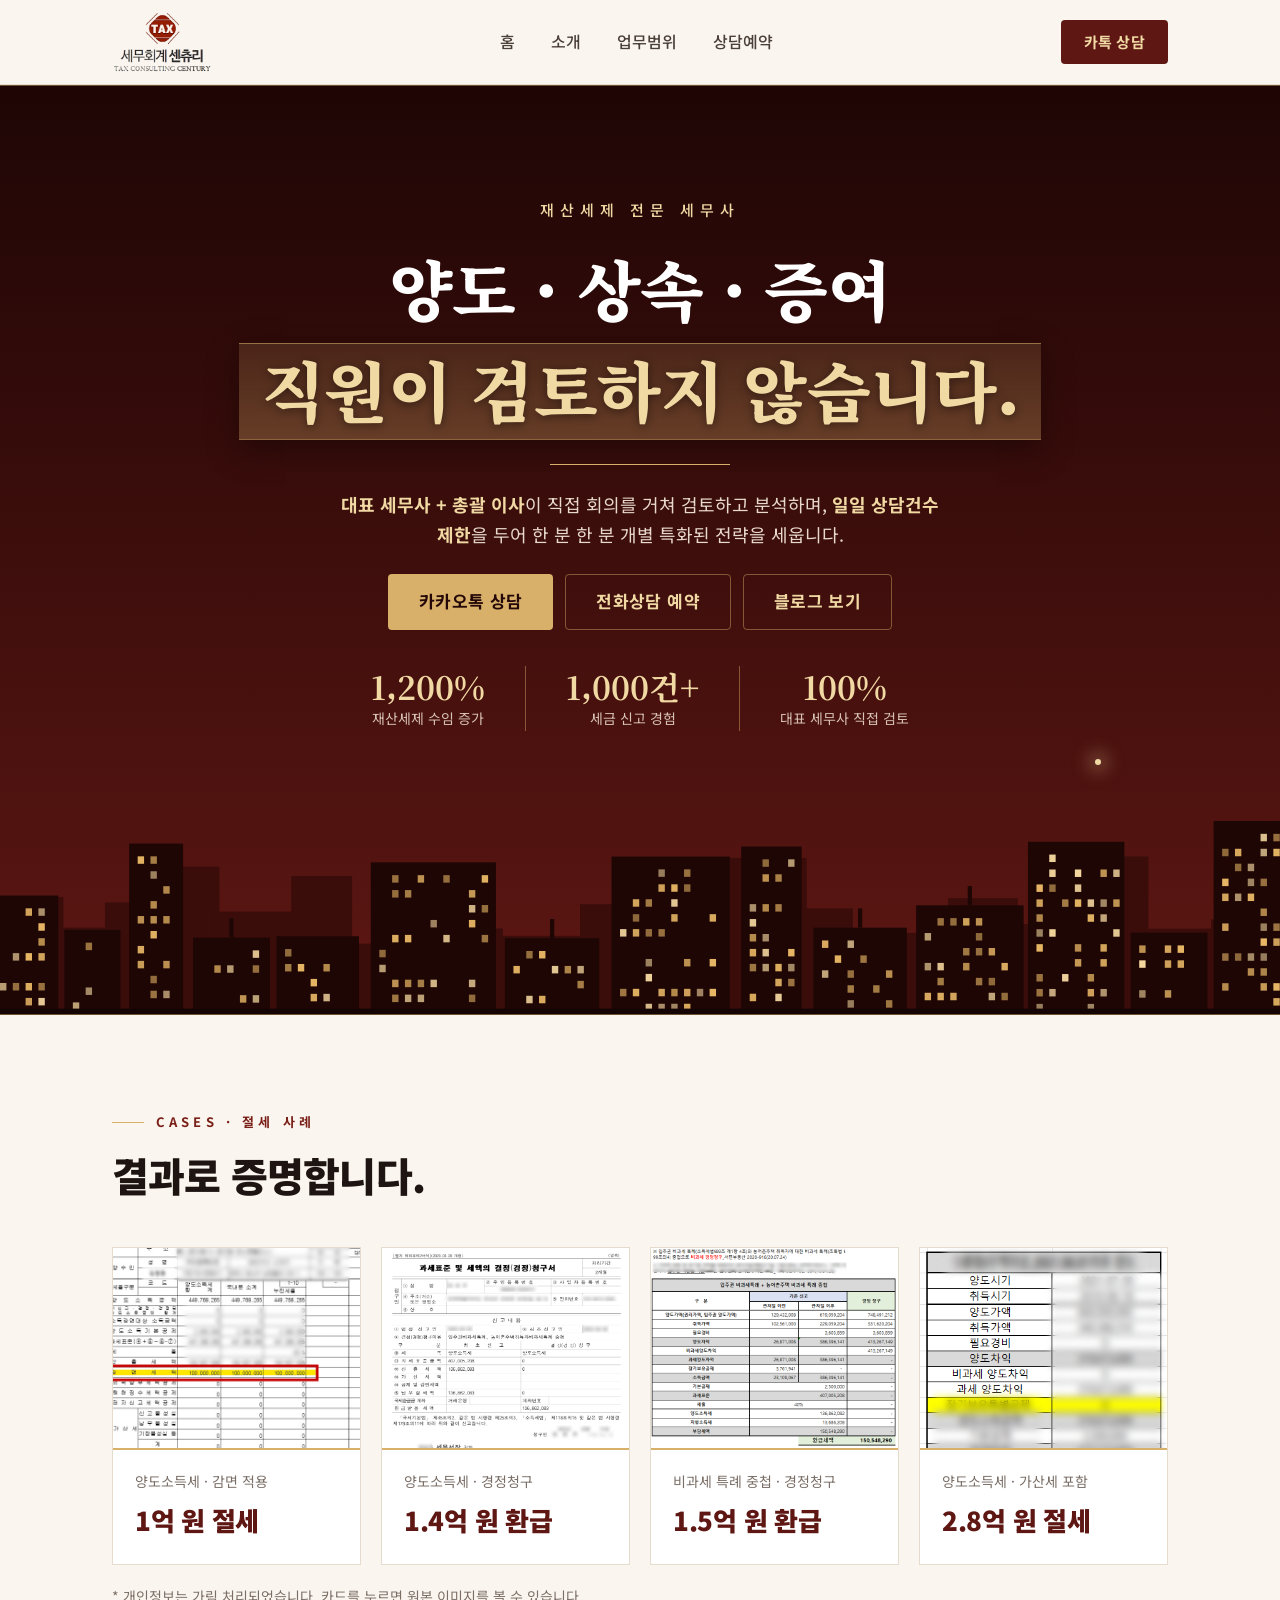
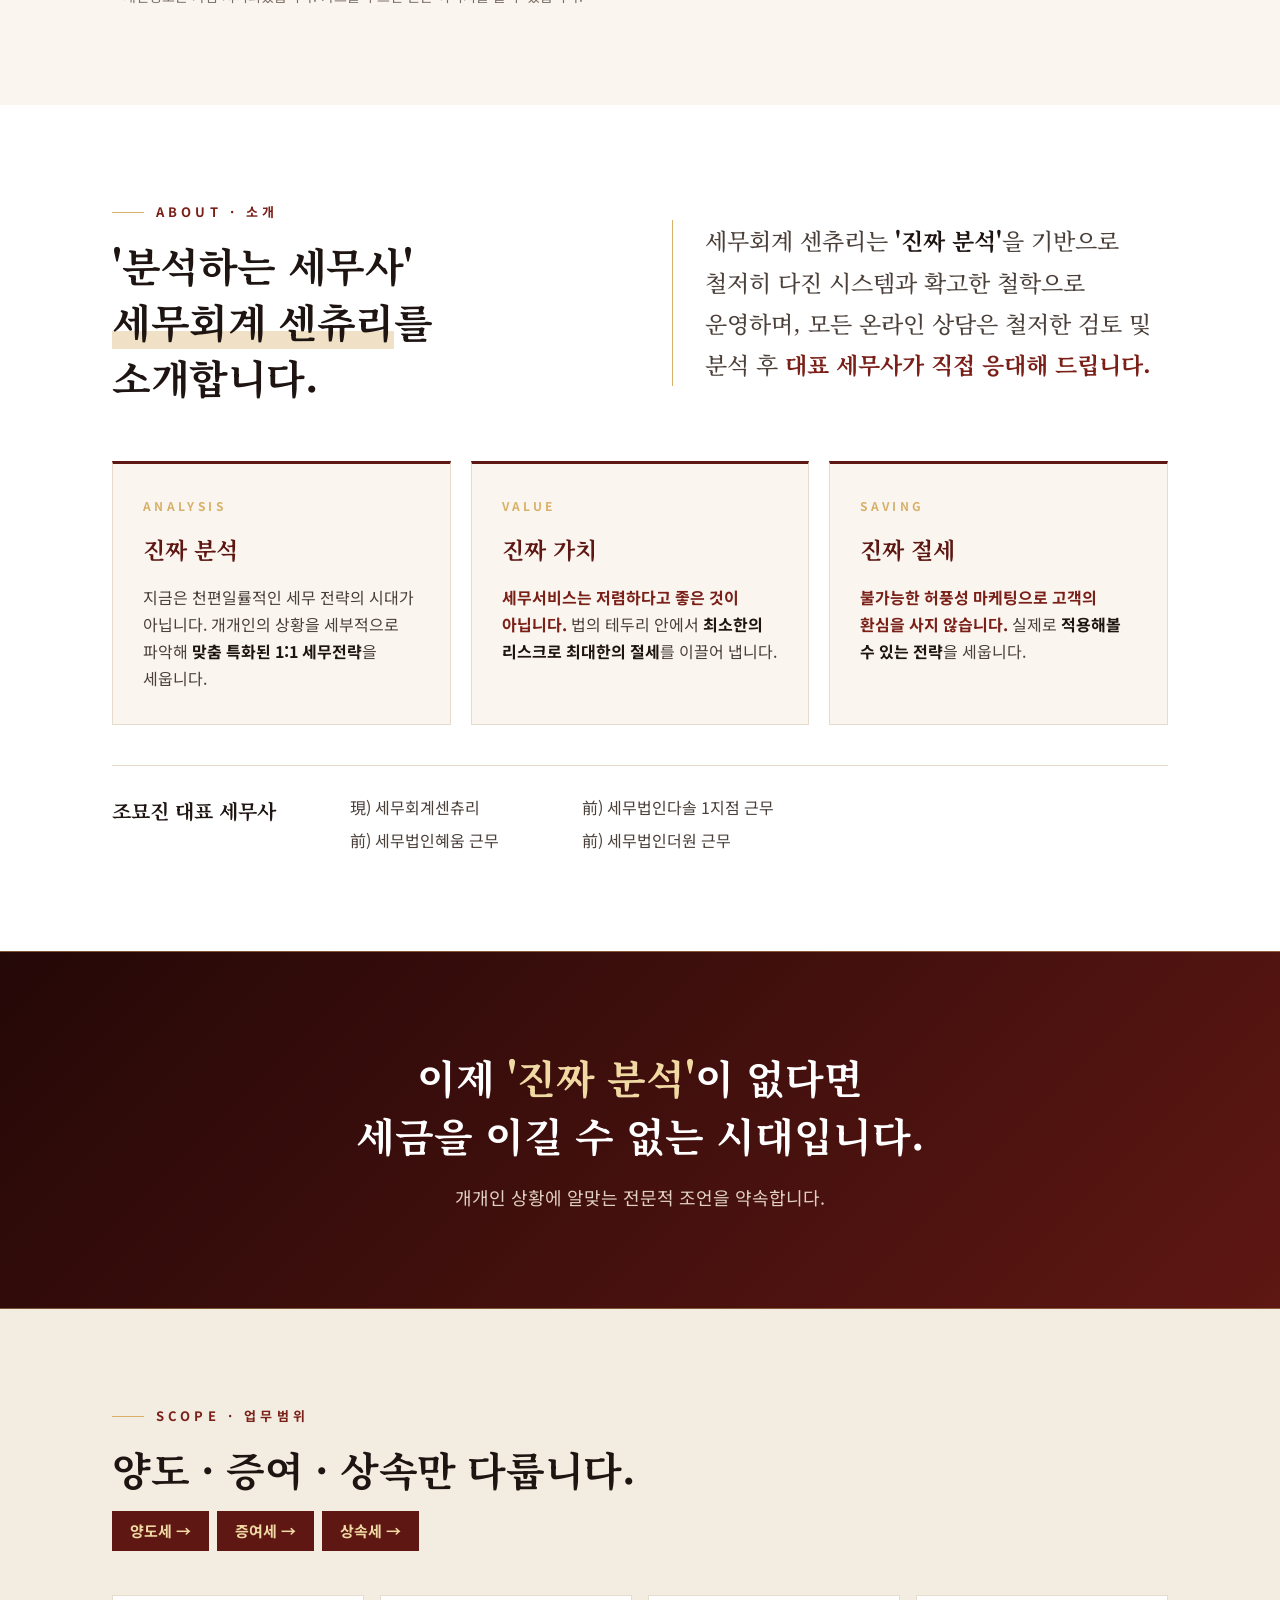
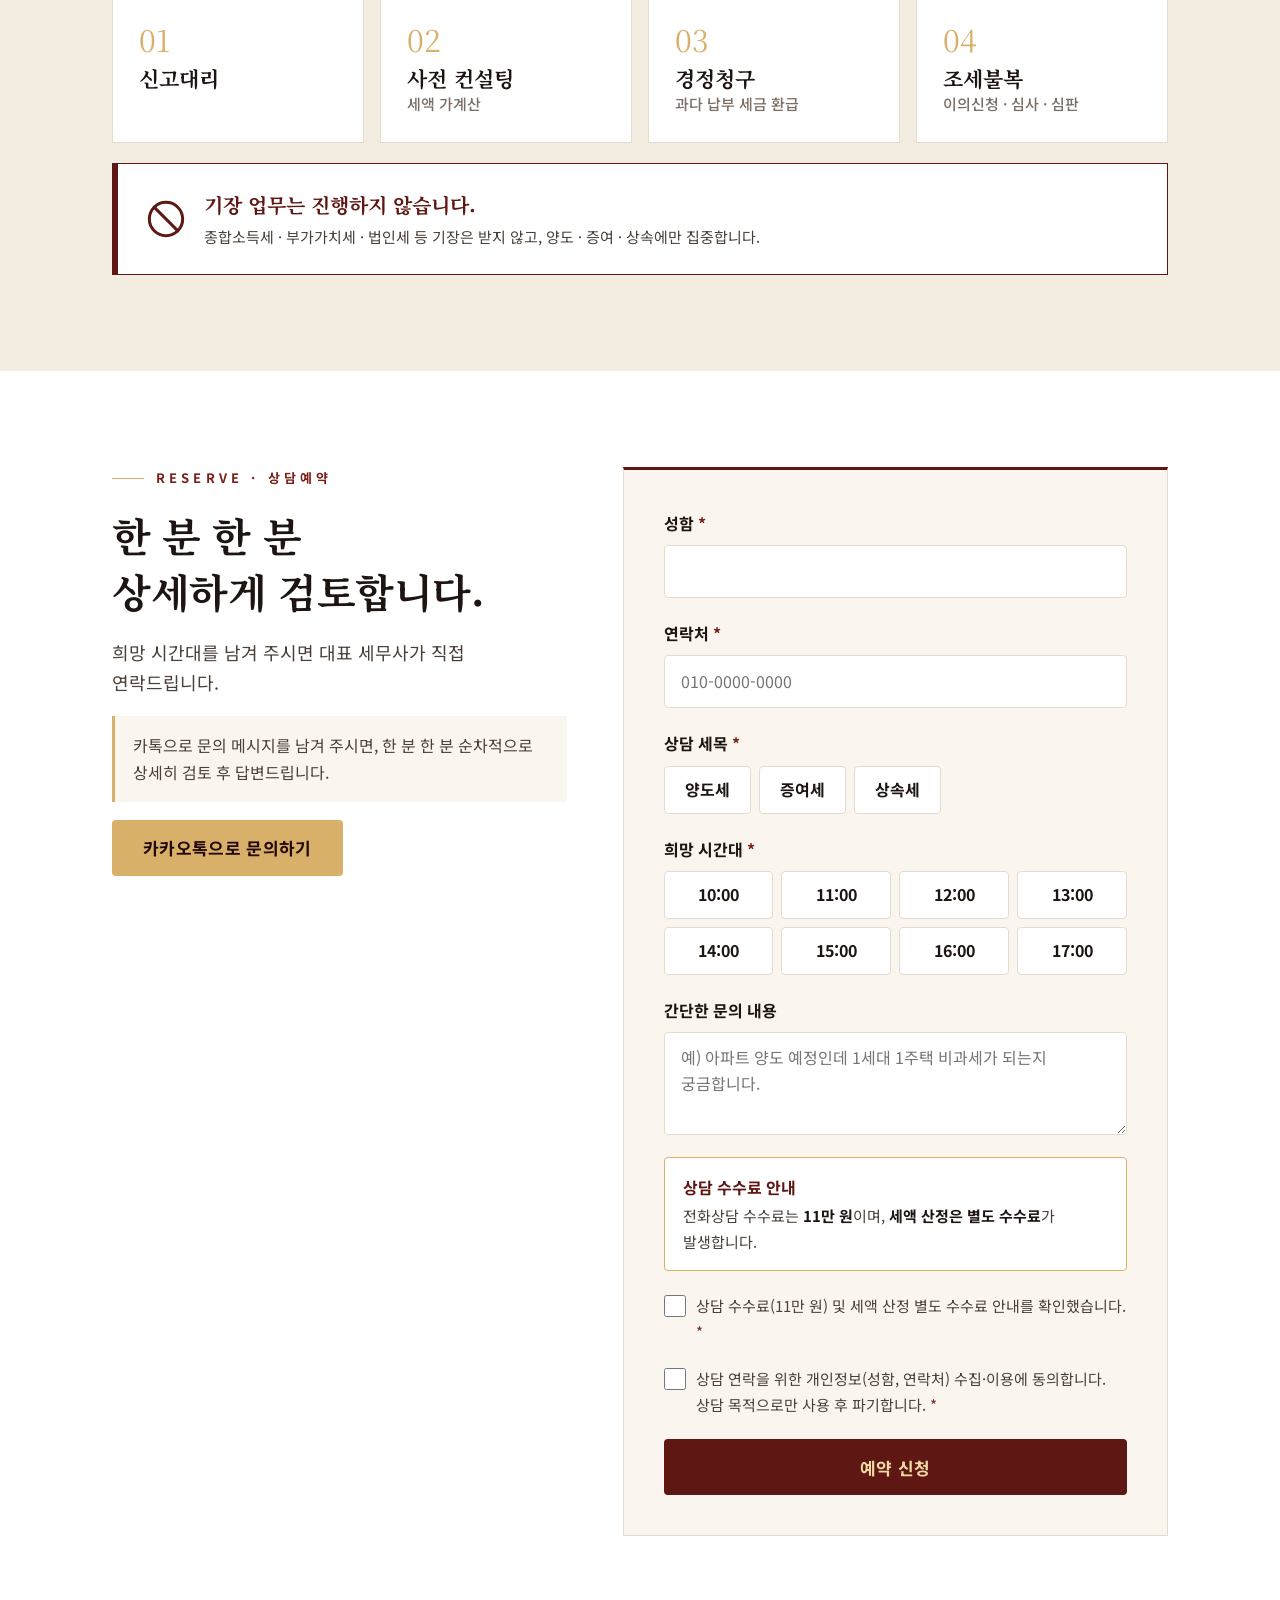
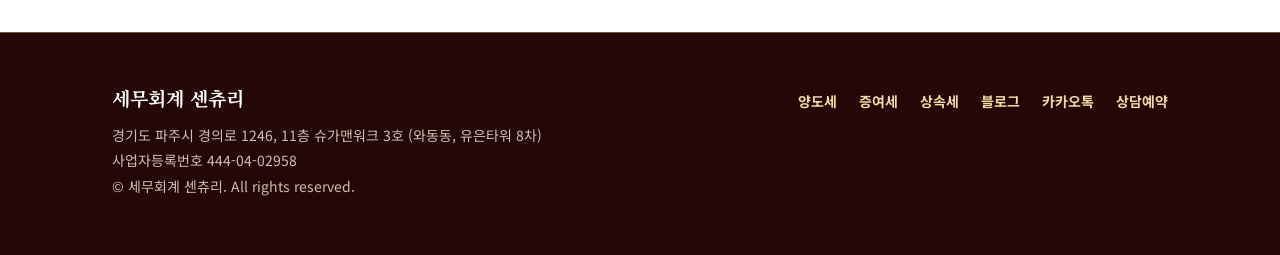
==== index.html @ 8054a4ec "링크 미리보기 이미지 교체 (버건디·골드) Co-Authored-By: Claude Opus 5.5 <noreply@anthropic.com>" ====
<!doctype html>
<html lang="ko">
<head>
<meta charset="utf-8">
<meta name="viewport" content="width=device-width, initial-scale=1">
<title>양도세·상속세·증여세 전문 세무사 | 세무회계 센츄리</title>
<meta name="description" content="양도세·상속세·증여세 전문 세무사, 세무회계 센츄리. 대표 세무사가 직접 신고대리, 사전 컨설팅(세액 가계산), 경정청구, 조세불복을 검토합니다. 전국 어디서나 전화·카카오톡 상담 가능.">
<meta property="og:site_name" content="세무회계 센츄리">
<meta property="og:locale" content="ko_KR">
<meta property="og:title" content="양도세·상속세·증여세 전문 세무사 | 세무회계 센츄리">
<meta property="og:description" content="양도·상속·증여, 직원이 검토하지 않습니다. 대표 세무사가 직접 분석하고 응대합니다.">
<meta property="og:type" content="website">
<meta property="og:url" content="https://taxcentury.co.kr/">
<meta property="og:image" content="https://taxcentury.co.kr/images/og-share.png">
<meta property="og:image:width" content="1200">
<meta property="og:image:height" content="630">
<meta name="twitter:card" content="summary_large_image">
<script type="application/ld+json">
{
  "@context": "https://schema.org",
  "@type": "AccountingService",
  "name": "세무회계 센츄리",
  "alternateName": "TAX CONSULTING CENTURY",
  "url": "https://taxcentury.co.kr/",
  "logo": "https://taxcentury.co.kr/images/icon-512.png",
  "image": "https://taxcentury.co.kr/images/og-share.png",
  "description": "양도세·상속세·증여세 전문 세무사. 신고대리, 사전 컨설팅(세액 가계산), 경정청구, 조세불복. 기장 업무는 진행하지 않습니다.",
  "areaServed": { "@type": "Country", "name": "대한민국" },
  "founder": { "@type": "Person", "name": "조묘진", "jobTitle": "대표 세무사" },
  "knowsAbout": ["양도소득세", "상속세", "증여세", "경정청구", "조세불복", "세액 가계산"],
  "hasOfferCatalog": {
    "@type": "OfferCatalog",
    "name": "업무범위",
    "itemListElement": [
      { "@type": "Offer", "itemOffered": { "@type": "Service", "name": "양도세·상속세·증여세 신고대리" } },
      { "@type": "Offer", "itemOffered": { "@type": "Service", "name": "사전 컨설팅(세액 가계산)" } },
      { "@type": "Offer", "itemOffered": { "@type": "Service", "name": "경정청구" } },
      { "@type": "Offer", "itemOffered": { "@type": "Service", "name": "조세불복" } }
    ]
  },
  "sameAs": ["https://blog.naver.com/taxcentury"]
}
</script>
<link rel="canonical" href="https://taxcentury.co.kr/">
<meta name="naver-site-verification" content="70cb1dd2b99dc5b6d12e1d8bbec339fb1b3a54d6" />
<meta name="google-site-verification" content="T_tMv6y9P8IAOGKhNZghNo0ZbvgvG789NV_MexS8ahA" />
<link rel="icon" href="/favicon.ico" sizes="any">
<link rel="icon" type="image/png" sizes="192x192" href="/images/icon-192.png">
<link rel="apple-touch-icon" href="/images/apple-touch-icon.png">
<link rel="preconnect" href="https://fonts.googleapis.com">
<link rel="preconnect" href="https://fonts.gstatic.com" crossorigin>
<link rel="stylesheet" href="https://fonts.googleapis.com/css2?family=Noto+Sans+KR:wght@400;500;700;900&amp;family=Noto+Serif+KR:wght@500;700;900&amp;display=swap">
<link rel="stylesheet" href="/css/site.css">
</head>
<body>

<header class="header">
  <div class="wrap">
    <a href="#top" class="logo" aria-label="세무회계 센츄리 홈"><img src="images/logo.png" alt="세무회계 센츄리 TAX CONSULTING CENTURY"></a>
    <nav class="nav" aria-label="주요 메뉴">
      <a href="#top">홈</a>
      <a href="#about">소개</a>
      <a href="#scope">업무범위</a>
      <a href="#reserve">상담예약</a>
    </nav>
    <a class="btn btn-kakao" data-link="kakao" href="#" target="_blank" rel="noopener">카톡 상담</a>
  </div>
</header>

<main>

<!-- 홈 -->
<section class="hero" id="top">
  <div class="wrap">
    <span class="eyebrow">재산세제 전문 세무사</span>
    <h1>양도 · 상속 · 증여<br><span class="box">직원이 검토하지 않습니다.</span></h1>
    <span class="rule" aria-hidden="true"></span>
    <p><b>대표 세무사 + 총괄 이사</b>이 직접 회의를 거쳐 검토하고 분석하며, <b>일일 상담건수 제한</b>을 두어 한 분 한 분 개별 특화된 전략을 세웁니다.</p>
    <div class="btn-row">
      <a class="btn btn-gold" data-link="kakao" href="#" target="_blank" rel="noopener">카카오톡 상담</a>
      <a class="btn btn-line" href="#reserve">전화상담 예약</a>
      <a class="btn btn-line" data-link="blog" href="#" target="_blank" rel="noopener">블로그 보기</a>
    </div>
    <div class="stats">
      <div><b>1,200%</b><span>재산세제 수임 증가</span></div>
      <div><b>1,000건+</b><span>세금 신고 경험</span></div>
      <div><b>100%</b><span>대표 세무사 직접 검토</span></div>
    </div>
  </div>
  <span class="moon" aria-hidden="true"></span>
  <svg class="skyline" id="skyline" viewBox="0 0 1200 220" preserveAspectRatio="xMidYMax slice" aria-hidden="true"></svg>
</section>

<!-- 절세 사례 -->
<section class="cases" id="cases">
  <div class="wrap">
    <div class="head">
      <span class="tag">CASES · 절세 사례</span>
      <h2 class="h2">결과로 증명합니다.</h2>
    </div>
    <div class="case-list">
      <a class="case" href="images/case-1.png" target="_blank" rel="noopener">
        <div class="case-img"><img src="images/case-1.png" alt="양도소득세 감면세액 1억 원 신고서" loading="lazy"></div>
        <div class="case-body"><small>양도소득세 · 감면 적용</small><strong>1억 원 절세</strong></div>
      </a>
      <a class="case" href="images/case-2.png" target="_blank" rel="noopener">
        <div class="case-img"><img src="images/case-2.png" alt="양도소득세 경정청구서 환급세액 136,862,083원" loading="lazy"></div>
        <div class="case-body"><small>양도소득세 · 경정청구</small><strong>1.4억 원 환급</strong></div>
      </a>
      <a class="case" href="images/case-3.png" target="_blank" rel="noopener">
        <div class="case-img"><img src="images/case-3.png" alt="입주권 비과세 특례와 농어촌주택 특례 중첩 경정청구 환급세액 150,548,290원" loading="lazy"></div>
        <div class="case-body"><small>비과세 특례 중첩 · 경정청구</small><strong>1.5억 원 환급</strong></div>
      </a>
      <a class="case" href="images/case-4.png" target="_blank" rel="noopener">
        <div class="case-img"><img src="images/case-4.png" alt="양도소득세 가산세 포함 283,561,295원 절세" loading="lazy"></div>
        <div class="case-body"><small>양도소득세 · 가산세 포함</small><strong>2.8억 원 절세</strong></div>
      </a>
    </div>
    <p class="cases-note">* 개인정보는 가림 처리되었습니다. 카드를 누르면 원본 이미지를 볼 수 있습니다.</p>
  </div>
</section>

<!-- 소개 -->
<section class="about" id="about">
  <div class="wrap">
    <div class="intro">
      <div class="head" style="margin:0">
        <span class="tag">ABOUT · 소개</span>
        <h2 class="h2">'분석하는 세무사'<br><span class="under">세무회계 센츄리</span>를 소개합니다.</h2>
      </div>
      <p class="intro-quote">세무회계 센츄리는 <b>'진짜 분석'</b>을 기반으로 철저히 다진 시스템과 확고한 철학으로 운영하며, 모든 온라인 상담은 철저한 검토 및 분석 후 <span class="red">대표 세무사가 직접 응대해 드립니다.</span></p>
    </div>

    <div class="points">
      <div class="point">
        <small>ANALYSIS</small>
        <h3>진짜 분석</h3>
        <p>지금은 천편일률적인 세무 전략의 시대가 아닙니다. 개개인의 상황을 세부적으로 파악해 <b>맞춤 특화된 1:1 세무전략</b>을 세웁니다.</p>
      </div>
      <div class="point">
        <small>VALUE</small>
        <h3>진짜 가치</h3>
        <p><span class="red">세무서비스는 저렴하다고 좋은 것이 아닙니다.</span> 법의 테두리 안에서 <b>최소한의 리스크로 최대한의 절세</b>를 이끌어 냅니다.</p>
      </div>
      <div class="point">
        <small>SAVING</small>
        <h3>진짜 절세</h3>
        <p><span class="red">불가능한 허풍성 마케팅으로 고객의 환심을 사지 않습니다.</span> 실제로 <b>적용해볼 수 있는 전략</b>을 세웁니다.</p>
      </div>
    </div>

    <div class="career">
      <h3>조묘진 대표 세무사</h3>
      <ul>
        <li>現) 세무회계센츄리</li>
        <li>前) 세무법인다솔 1지점 근무</li>
        <li>前) 세무법인혜움 근무</li>
        <li>前) 세무법인더원 근무</li>
      </ul>
    </div>
  </div>
</section>

<!-- 약속 -->
<section class="band">
  <div class="wrap">
    <h2>이제 <em>'진짜 분석'</em>이 없다면<br>세금을 이길 수 없는 시대입니다.</h2>
    <p>개개인 상황에 알맞는 전문적 조언을 약속합니다.</p>
  </div>
</section>

<!-- 업무범위 -->
<section class="scope" id="scope">
  <div class="wrap">
    <div class="head">
      <span class="tag">SCOPE · 업무범위</span>
      <h2 class="h2">양도 · 증여 · 상속만 다룹니다.</h2>
      <div class="chips"><a class="chip chip-link" href="/yangdo/">양도세 →</a><a class="chip chip-link" href="/jeungyeo/">증여세 →</a><a class="chip chip-link" href="/sangsok/">상속세 →</a></div>
    </div>
    <div class="svc-list">
      <div class="svc"><span>01</span><h3>신고대리</h3></div>
      <div class="svc"><span>02</span><h3>사전 컨설팅<small>세액 가계산</small></h3></div>
      <div class="svc"><span>03</span><h3>경정청구<small>과다 납부 세금 환급</small></h3></div>
      <div class="svc"><span>04</span><h3>조세불복<small>이의신청 · 심사 · 심판</small></h3></div>
    </div>
    <div class="nobook" role="note">
      <svg width="40" height="40" viewBox="0 0 24 24" fill="none" stroke="#5E1713" stroke-width="1.8" stroke-linecap="round" aria-hidden="true" style="flex:none"><circle cx="12" cy="12" r="10"/><path d="m4.9 4.9 14.2 14.2"/></svg>
      <div>
        <b>기장 업무는 진행하지 않습니다.</b>
        <p>종합소득세 · 부가가치세 · 법인세 등 기장은 받지 않고, 양도 · 증여 · 상속에만 집중합니다.</p>
      </div>
    </div>
  </div>
</section>

<!-- 상담예약 -->
<section class="reserve" id="reserve">
  <div class="wrap">
    <div class="reserve-side">
      <span class="tag">RESERVE · 상담예약</span>
      <h2 class="h2">한 분 한 분<br>상세하게 검토합니다.</h2>
      <p class="lead">희망 시간대를 남겨 주시면 대표 세무사가 직접 연락드립니다.</p>
      <p class="note">카톡으로 문의 메시지를 남겨 주시면, 한 분 한 분 순차적으로 상세히 검토 후 답변드립니다.</p>
      <a class="btn btn-kakao" data-link="kakao" href="#" target="_blank" rel="noopener" style="align-self:flex-start">카카오톡으로 문의하기</a>
    </div>

    <form class="form" id="reserveForm" novalidate>
      <div class="field">
        <label for="f-name">성함 <span class="req">*</span></label>
        <input class="input" id="f-name" name="성함" type="text" autocomplete="name">
      </div>
      <div class="field">
        <label for="f-phone">연락처 <span class="req">*</span></label>
        <input class="input" id="f-phone" name="연락처" type="tel" inputmode="tel" autocomplete="tel" placeholder="010-0000-0000">
      </div>
      <fieldset class="field">
        <legend>상담 세목 <span class="req">*</span></legend>
        <div class="opts">
          <label class="opt"><input type="radio" name="세목" value="양도세"><span>양도세</span></label>
          <label class="opt"><input type="radio" name="세목" value="증여세"><span>증여세</span></label>
          <label class="opt"><input type="radio" name="세목" value="상속세"><span>상속세</span></label>
        </div>
      </fieldset>
      <fieldset class="field">
        <legend>희망 시간대 <span class="req">*</span></legend>
        <div class="opts times">
          <label class="opt"><input type="radio" name="희망시간대" value="오전 10시"><span>10:00</span></label>
          <label class="opt"><input type="radio" name="희망시간대" value="오전 11시"><span>11:00</span></label>
          <label class="opt"><input type="radio" name="희망시간대" value="오후 12시"><span>12:00</span></label>
          <label class="opt"><input type="radio" name="희망시간대" value="오후 1시"><span>13:00</span></label>
          <label class="opt"><input type="radio" name="희망시간대" value="오후 2시"><span>14:00</span></label>
          <label class="opt"><input type="radio" name="희망시간대" value="오후 3시"><span>15:00</span></label>
          <label class="opt"><input type="radio" name="희망시간대" value="오후 4시"><span>16:00</span></label>
          <label class="opt"><input type="radio" name="희망시간대" value="오후 5시"><span>17:00</span></label>
        </div>
      </fieldset>
      <div class="field">
        <label for="f-memo">간단한 문의 내용</label>
        <textarea class="input" id="f-memo" name="문의내용" rows="3" maxlength="300" placeholder="예) 아파트 양도 예정인데 1세대 1주택 비과세가 되는지 궁금합니다."></textarea>
      </div>
      <div class="fee">
        <b>상담 수수료 안내</b>
        <p>전화상담 수수료는 <strong>11만 원</strong>이며, <strong>세액 산정은 별도 수수료</strong>가 발생합니다.</p>
      </div>
      <label class="agree"><input type="checkbox" id="f-fee" name="수수료안내확인" value="확인"><span>상담 수수료(11만 원) 및 세액 산정 별도 수수료 안내를 확인했습니다. <span class="req">*</span></span></label>
      <label class="agree"><input type="checkbox" id="f-agree" name="개인정보동의" value="동의"><span>상담 연락을 위한 개인정보(성함, 연락처) 수집·이용에 동의합니다. 상담 목적으로만 사용 후 파기합니다. <span class="req">*</span></span></label>
      <div class="msg" id="formMsg" role="status" aria-live="polite"></div>
      <button type="submit" class="btn btn-bx">예약 신청</button>
    </form>
  </div>
</section>

</main>

<footer class="footer">
  <div class="wrap">
    <div>
      <b>세무회계 센츄리</b>
      경기도 파주시 경의로 1246, 11층 슈가맨워크 3호 (와동동, 유은타워 8차)<br>
      사업자등록번호 444-04-02958<br>
      © 세무회계 센츄리. All rights reserved.
    </div>
    <nav class="foot-links" aria-label="바로가기">
      <a href="/yangdo/">양도세</a>
      <a href="/jeungyeo/">증여세</a>
      <a href="/sangsok/">상속세</a>
      <a data-link="blog" href="#" target="_blank" rel="noopener">블로그</a>
      <a data-link="kakao" href="#" target="_blank" rel="noopener">카카오톡</a>
      <a href="#reserve">상담예약</a>
    </nav>
  </div>
</footer>

<nav class="mbar" aria-label="빠른 상담">
  <a class="k" data-link="kakao" href="#" target="_blank" rel="noopener">카톡 상담</a>
  <a class="r" href="#reserve">전화 예약</a>
  <a class="b" data-link="blog" href="#" target="_blank" rel="noopener">블로그</a>
</nav>

<script>
/* ===== 링크 설정: 여기만 바꾸면 모든 버튼에 반영됩니다 ===== */
var CONFIG = {
  blog:  'https://blog.naver.com/taxcentury',
  kakao: 'http://pf.kakao.com/_ESWXG/chat',
  // 예약 신청서를 받을 메일 (FormSubmit 인증 후, 메일로 받은 랜덤 주소로 바꾸면 메일 주소가 노출되지 않습니다)
  formEmail: 'taxcentury@naver.com'
};

document.querySelectorAll('[data-link]').forEach(function (el) {
  var k = el.getAttribute('data-link');
  if (CONFIG[k]) el.href = CONFIG[k];
});

/* 야경 스카이라인: 건물과 불 켜진 창문을 그립니다 (항상 같은 모양) */
(function () {
  var svg = document.getElementById('skyline'), ns = 'http://www.w3.org/2000/svg';
  var seed = 7; function rnd() { seed = (seed * 9301 + 49297) % 233280; return seed / 233280; }
  function el(tag, a) { var e = document.createElementNS(ns, tag); for (var k in a) e.setAttribute(k, a[k]); svg.appendChild(e); return e; }
  for (var x = -10; x < 1210;) { var w = 40 + rnd() * 60, h = 60 + rnd() * 90; el('rect', { x: x, y: 220 - h, width: w, height: h, fill: '#3A0D0B' }); x += w - 4; }
  for (x = -20; x < 1220;) {
    w = 50 + rnd() * 70; h = 70 + rnd() * 120;
    var y = 220 - h; el('rect', { x: x, y: y, width: w, height: h, fill: '#1E0605' });
    if (rnd() > .7) el('rect', { x: x + w / 2 - 2, y: y - 18, width: 4, height: 18, fill: '#1E0605' });
    for (var wy = y + 12; wy < 210; wy += 14) for (var wx = x + 8; wx < x + w - 10; wx += 12)
      if (rnd() > .55) el('rect', { x: wx, y: wy, width: 6, height: 7, fill: rnd() > .3 ? '#E9B866' : '#F6D9A0', opacity: .55 + rnd() * .45 });
    x += w + 4 + rnd() * 10;
  }
  el('rect', { x: 0, y: 214, width: 1200, height: 6, fill: '#140403' });
})();

var form = document.getElementById('reserveForm');
var msg = document.getElementById('formMsg');
function show(type, html) { msg.className = 'msg ' + type; msg.innerHTML = html; }
var kakaoLink = '<a href="' + CONFIG.kakao + '" target="_blank" rel="noopener" style="text-decoration:underline">카카오톡</a>';

form.addEventListener('submit', function (e) {
  e.preventDefault();
  var missing = [];
  if (!form['성함'].value.trim()) missing.push('성함');
  if (!/^[0-9\-\s]{9,14}$/.test(form['연락처'].value.trim())) missing.push('연락처');
  if (!form.querySelector('input[name="세목"]:checked')) missing.push('상담 세목');
  if (!form.querySelector('input[name="희망시간대"]:checked')) missing.push('희망 시간대');
  if (!document.getElementById('f-fee').checked) missing.push('수수료 안내 확인');
  if (!document.getElementById('f-agree').checked) missing.push('개인정보 동의');
  if (missing.length) { show('err', '다음 항목을 확인해 주세요: ' + missing.join(', ')); return; }

  var data = {};
  new FormData(form).forEach(function (v, k) { data[k] = v; });
  data._subject = '[홈페이지] 전화상담 예약 신청 - ' + data['성함'] + ' (' + data['세목'] + ', ' + data['희망시간대'] + ')';
  data._template = 'table';
  data._captcha = 'false';

  var btn = form.querySelector('button[type="submit"]');
  btn.disabled = true; btn.textContent = '전송 중...';
  fetch('https://formsubmit.co/ajax/' + CONFIG.formEmail, {
    method: 'POST', body: JSON.stringify(data),
    headers: { 'Content-Type': 'application/json', 'Accept': 'application/json' }
  }).then(function (r) { return r.json(); }).then(function (res) {
    if (String(res.success) !== 'true') throw new Error();
    form.reset();
    show('ok', '예약 신청이 접수되었습니다. 희망하신 시간대에 연락드리겠습니다.');
  }).catch(function () {
    show('err', '전송에 실패했습니다. ' + kakaoLink + '으로 문의해 주세요.');
  }).finally(function () {
    btn.disabled = false; btn.textContent = '예약 신청';
  });
});
</script>
</body>
</html>
---- css/site.css ----
:root{
  --deep:#240807; --bx:#3F0F0D; --bx-2:#5E1713; --bx-3:#7A2019;
  --gold:#D8B06A; --gold-2:#F1D9A4; --gold-line:rgba(216,176,106,.45);
  --ivory:#FAF6EF; --ivory-2:#F3ECE1; --line:#E6DCCD;
  --ink:#1E1512; --ink-2:#4A3F39; --ink-3:#7A6E66;
  --sans:'Noto Sans KR', system-ui, -apple-system, sans-serif;
  --serif:'Noto Serif KR', 'Nanum Myeongjo', serif;
}
*{box-sizing:border-box}
html{scroll-behavior:smooth;scroll-padding-top:84px}
body{margin:0;background:var(--ivory);color:var(--ink);font-family:var(--sans);font-size:17px;line-height:1.7;word-break:keep-all;-webkit-text-size-adjust:100%}
img{max-width:100%;display:block}
a{color:inherit;text-decoration:none}
h1,h2,h3,p{margin:0}
.wrap{max-width:1120px;margin:0 auto;padding:0 32px}
section{padding:96px 0}
.h2,.hero h1,.band h2,.point h3,.career h3,.svc h3,.stats b,.svc span,.nobook b{font-family:var(--serif)}
.h2{font-weight:700;font-size:clamp(26px,3.4vw,40px);line-height:1.4;letter-spacing:-.01em}
.lead{font-size:18px;color:var(--ink-2)}
.head{display:flex;flex-direction:column;gap:14px;margin-bottom:44px}
.head.center{align-items:center;text-align:center}
.tag{align-self:flex-start;color:var(--bx-3);font-size:13px;font-weight:700;letter-spacing:.32em;padding-left:44px;position:relative}
.tag::before{content:"";position:absolute;left:0;top:50%;width:32px;height:1px;background:var(--gold)}
.center .tag{align-self:center}
.under{background:linear-gradient(transparent 68%, rgba(216,176,106,.38) 68%)}

/* Buttons: 골드 / 버건디 / 골드 테두리 (예전 클래스 이름도 같은 체계로 연결) */
.btn{display:inline-flex;align-items:center;justify-content:center;gap:10px;min-height:56px;padding:0 30px;border-radius:4px;font-weight:700;font-size:17px;letter-spacing:.02em;border:1px solid transparent;cursor:pointer;font-family:inherit;transition:transform .15s, box-shadow .15s, background .15s}
.btn:hover{transform:translateY(-1px);box-shadow:0 8px 20px rgba(36,8,7,.22)}
.btn-gold,.btn-kakao{background:var(--gold);color:var(--deep)}
.btn-gold:hover,.btn-kakao:hover{background:#E2BE7C}
.btn-bx,.btn-red{background:var(--bx-2);color:var(--gold-2)}
.btn-bx:hover,.btn-red:hover{background:var(--bx-3)}
.btn-line,.btn-white,.btn-naver{background:transparent;color:var(--gold-2);border-color:var(--gold-line)}
.btn-line:hover,.btn-white:hover,.btn-naver:hover{border-color:var(--gold);background:rgba(216,176,106,.08)}
.btn:disabled{opacity:.6;cursor:default;transform:none}
.btn-row{display:flex;flex-wrap:wrap;gap:12px}

/* Header: 기존 로고가 잘 보이도록 아이보리 바탕 */
.header{position:sticky;top:0;z-index:30;background:rgba(250,246,239,.97);border-bottom:1px solid var(--line);box-shadow:0 1px 0 var(--gold-line)}
.header .wrap{display:flex;align-items:center;justify-content:space-between;gap:16px;min-height:84px}
.logo img{height:62px;width:auto;mix-blend-mode:multiply}
.nav{display:flex;gap:36px;font-weight:500;font-size:16px;color:var(--ink-2)}
.nav a{padding:10px 0;border-bottom:1px solid transparent}
.nav a:hover{color:var(--bx-2);border-color:var(--gold)}
.header .btn{min-height:44px;padding:0 22px;font-size:15px;background:var(--bx-2);color:var(--gold-2)}
.header .btn:hover{background:var(--bx-3)}

/* Hero: 버건디 야경 */
.hero{position:relative;overflow:hidden;color:#fff;text-align:center;padding:112px 0 0;background:linear-gradient(180deg,#1E0605 0%,#3A0D0B 45%,#5E1713 100%)}
.hero::after{content:"";position:absolute;left:0;right:0;bottom:0;height:1px;background:var(--gold-line);z-index:3}
.hero .wrap{display:flex;flex-direction:column;align-items:center;gap:24px;position:relative;z-index:2}
.hero .eyebrow{color:var(--gold-2);font-weight:500;font-size:15px;letter-spacing:.4em}
.hero h1{font-weight:900;font-size:clamp(34px,5.6vw,66px);line-height:1.25;letter-spacing:-.01em}
.hero h1 .box{color:var(--gold-2);display:inline-block;margin-top:14px;padding:4px 22px 8px;background:linear-gradient(180deg,rgba(216,176,106,.16),rgba(216,176,106,.30));border-top:1px solid var(--gold-line);border-bottom:1px solid var(--gold-line);box-shadow:0 10px 30px rgba(0,0,0,.35);text-shadow:0 2px 10px rgba(0,0,0,.45)}
.hero .rule{width:180px;height:1px;background:var(--gold)}
.hero p{font-size:18px;color:#E9D9CC;max-width:640px}
.hero p b{color:var(--gold-2)}
.hero .btn-row{justify-content:center}
.stats{display:flex;justify-content:center;margin-top:12px}
.stats div{padding:0 40px;border-left:1px solid var(--gold-line);display:flex;flex-direction:column;align-items:center}
.stats div:first-child{border-left:0}
.stats b{font-size:32px;font-weight:700;color:var(--gold-2);line-height:1.3;white-space:nowrap}
.stats span{color:#D9C3B4;font-size:14px}
.skyline{position:relative;display:block;width:100%;height:220px;margin-top:64px;z-index:1}
.moon{position:absolute;right:14%;bottom:250px;width:6px;height:6px;border-radius:50%;background:var(--gold-2);box-shadow:0 0 18px 6px rgba(241,217,164,.35)}

/* Cases */
.cases{background:var(--ivory)}
.cases:has(.case-list) .h2{font-family:var(--sans);font-weight:900;letter-spacing:-.02em}
.case-list{display:grid;grid-template-columns:repeat(4,minmax(0,1fr));gap:20px}
.case{background:#fff;border:1px solid var(--line);display:flex;flex-direction:column;transition:box-shadow .2s, transform .2s}
.case:hover{box-shadow:0 16px 32px rgba(36,8,7,.14);transform:translateY(-2px)}
.case-img{height:200px;overflow:hidden}
.case-img img{width:100%;height:100%;object-fit:cover;object-position:top}
.case-body{padding:20px 22px 22px;border-top:2px solid var(--gold);display:flex;flex-direction:column;gap:4px}
.case-body small{font-size:14px;color:var(--ink-3)}
.case-body strong{font-size:26px;font-weight:900;color:var(--bx-2);letter-spacing:-.01em}
.cases-note{margin-top:20px;font-size:14px;color:var(--ink-3)}

/* About */
.about{background:#fff}
.intro{display:grid;grid-template-columns:minmax(0,1fr) minmax(0,1fr);gap:64px;align-items:center;margin-bottom:56px}
.intro-quote{font-family:var(--serif);font-weight:500;font-size:clamp(19px,2.1vw,23px);line-height:1.8;color:var(--ink-2);border-left:1px solid var(--gold);padding-left:32px}
.intro-quote b{color:var(--ink)}
.intro-quote .red{color:var(--bx-3);font-weight:700}
.points{display:grid;grid-template-columns:repeat(3,minmax(0,1fr));gap:20px}
.point{background:var(--ivory);border:1px solid var(--line);border-top:3px solid var(--bx-2);padding:32px 30px;display:flex;flex-direction:column;gap:14px}
.point small{font-size:12px;letter-spacing:.28em;color:var(--gold);font-weight:700}
.point h3{font-size:23px;font-weight:700;color:var(--bx-2)}
.point p{font-size:16px;color:var(--ink-2)}
.point p b{color:var(--ink)}
.point p .red{color:var(--bx-3);font-weight:700}
.career{margin-top:40px;border-top:1px solid var(--line);padding-top:28px;display:flex;gap:48px;font-size:16px;color:var(--ink-2)}
.career h3{min-width:190px;font-size:20px;font-weight:700;color:var(--ink)}
.career ul{list-style:none;margin:0;padding:0;display:grid;grid-template-columns:1fr 1fr;gap:6px 40px}

/* Promise band */
.band{text-align:center;color:#fff;background:linear-gradient(135deg,var(--deep),var(--bx-2));border-top:1px solid var(--gold-line);border-bottom:1px solid var(--gold-line)}
.band h2{font-weight:700;font-size:clamp(24px,3.4vw,40px);line-height:1.45}
.band h2 em{font-style:normal;color:var(--gold-2)}
.band p{margin-top:18px;font-size:18px;color:#E0CFC2}

/* Scope */
.scope{background:var(--ivory-2)}
.chips{display:flex;flex-wrap:wrap;gap:8px}
.chip{padding:7px 18px;background:var(--bx-2);color:var(--gold-2);font-weight:700;font-size:15px;transition:background .15s}
.chip:hover{background:var(--bx-3)}
.svc-list{display:grid;grid-template-columns:repeat(4,minmax(0,1fr));gap:16px}
.svc{background:#fff;border:1px solid var(--line);padding:28px 26px;display:flex;flex-direction:column;gap:10px;transition:border-color .2s}
.svc:hover{border-color:var(--gold)}
.svc span{font-size:30px;color:var(--gold);line-height:1}
.svc h3{font-size:21px;line-height:1.4;font-weight:700}
.svc h3 small{display:block;font-family:var(--sans);font-size:15px;font-weight:500;color:var(--ink-3)}
.nobook{margin-top:20px;background:#fff;border:1px solid var(--bx-2);border-left:6px solid var(--bx-2);padding:24px 28px;display:flex;gap:18px;align-items:center}
.nobook b{font-size:20px;color:var(--bx-2)}
.nobook p{font-size:15px;color:var(--ink-2);margin-top:2px}

/* Reserve */
.reserve{background:#fff}
.reserve .wrap{display:grid;grid-template-columns:minmax(0,5fr) minmax(0,6fr);gap:56px;align-items:start}
.reserve-side{display:flex;flex-direction:column;gap:18px}
.reserve-side .note{font-size:16px;color:var(--ink-2);background:var(--ivory);border-left:3px solid var(--gold);padding:16px 18px}
.form{background:var(--ivory);border:1px solid var(--line);border-top:3px solid var(--bx-2);padding:clamp(24px,4vw,40px);display:flex;flex-direction:column;gap:22px}
.field{display:flex;flex-direction:column;gap:8px;border:0;margin:0;padding:0}
.field > label,.field legend{font-weight:700;font-size:16px;padding:0}
.field legend{margin-bottom:8px}
.req{color:var(--bx-3)}
.input{width:100%;min-height:52px;padding:12px 16px;border:1px solid var(--line);border-radius:4px;background:#fff;font:inherit;font-size:16px;color:var(--ink)}
.input:focus{outline:none;border-color:var(--bx-2)}
.opts{display:flex;flex-wrap:wrap;gap:8px}
.opt{position:relative}
.opt input{position:absolute;opacity:0;pointer-events:none}
.opt span{display:inline-flex;align-items:center;justify-content:center;min-height:48px;padding:0 20px;border:1px solid var(--line);border-radius:4px;background:#fff;font-weight:700;font-size:16px;cursor:pointer}
.opt input:checked + span{background:var(--bx-2);border-color:var(--bx-2);color:var(--gold-2)}
.opt input:focus-visible + span{outline:2px solid var(--gold);outline-offset:2px}
.times{display:grid;grid-template-columns:repeat(4,minmax(0,1fr))}
.times .opt span{width:100%;padding:0}
.fee{background:#fff;border:1px solid var(--gold);border-radius:4px;padding:16px 18px;font-size:15px;color:var(--ink-2)}
.fee b{display:block;color:var(--bx-2);font-size:16px;margin-bottom:2px}
.fee strong{color:var(--ink)}
textarea.input{min-height:96px;resize:vertical;line-height:1.6}
.agree{display:flex;gap:10px;align-items:flex-start;font-size:15px;color:var(--ink-2)}
.agree input{width:22px;height:22px;margin:2px 0 0;accent-color:var(--bx-2);flex:none}
.form .btn{width:100%}
.msg{display:none;padding:14px 16px;border-radius:4px;font-size:16px;font-weight:700}
.msg.ok{display:block;background:#E8F5EC;color:#1F6B3A}
.msg.err{display:block;background:#FDECEA;color:var(--bx-2)}

/* Footer */
.footer{background:var(--deep);color:#CDBDB0;padding:48px 0 56px;font-size:14px;line-height:1.8;border-top:1px solid var(--gold-line)}
.footer .wrap{display:flex;flex-wrap:wrap;justify-content:space-between;gap:24px}
.footer b{font-family:var(--serif);font-size:19px;color:#fff;display:block;margin-bottom:8px}
.foot-links{display:flex;flex-wrap:wrap;gap:4px 22px}
.foot-links a{color:var(--gold-2);font-weight:700;padding:8px 0}
.mbar{display:none}

@media (max-width:960px){
  .nav{display:none}
  .intro,.reserve .wrap{grid-template-columns:1fr;gap:32px}
  .case-list,.svc-list{grid-template-columns:repeat(2,minmax(0,1fr))}
  .points{grid-template-columns:1fr}
  .career{flex-direction:column;gap:10px}
}
@media (max-width:640px){
  body{font-size:16px;padding-bottom:78px}
  html{scroll-padding-top:68px}
  .wrap{padding:0 20px}
  section{padding:60px 0}
  .head{margin-bottom:28px}
  .header .wrap{min-height:66px}
  .header .btn{display:none}
  .logo img{height:50px}
  .lead,.hero p,.band p{font-size:16px}
  .hero{padding:64px 0 0}
  .hero .eyebrow{font-size:12px;letter-spacing:.24em}
  .hero .btn-row{display:none}
  .stats div{padding:0 12px}
  .stats b{font-size:19px}
  .stats span{font-size:12px;text-align:center}
  .skyline{height:140px;margin-top:36px}
  .moon{bottom:160px}
  .case-list{display:flex;overflow-x:auto;scroll-snap-type:x mandatory;margin:0 -20px;padding:0 20px 6px;gap:12px}
  .case{flex:0 0 80%;scroll-snap-align:start}
  .case-img{height:180px}
  .case-body strong{font-size:22px}
  .intro{margin-bottom:32px}
  .intro-quote{padding-left:20px}
  .point{padding:24px}
  .career ul{grid-template-columns:1fr}
  .svc{padding:20px}
  .svc h3{font-size:18px}
  .nobook{padding:18px;align-items:flex-start}
  .nobook b{font-size:18px}
  .reserve-side .btn{width:100%}
  .mbar{display:grid;grid-template-columns:1fr 1fr 1fr;gap:8px;position:fixed;left:0;right:0;bottom:0;z-index:40;background:var(--deep);border-top:1px solid var(--gold-line);padding:10px 10px calc(10px + env(safe-area-inset-bottom))}
  .mbar a{display:flex;align-items:center;justify-content:center;min-height:54px;border-radius:4px;font-weight:700;font-size:15px}
  .mbar .k{background:var(--gold);color:var(--deep)}
  .mbar .r{background:var(--bx-2);color:var(--gold-2)}
  .mbar .b{border:1px solid var(--gold-line);color:var(--gold-2)}
}

/* ===== 세목 페이지 (양도세 등) ===== */
.crumb{font-size:14px;color:#D9C3B4;letter-spacing:.04em}
.crumb a{text-decoration:underline;text-underline-offset:3px}
.sub-hero{padding:88px 0 96px}
.sub-hero h1{font-size:clamp(30px,4.6vw,52px)}
.need-list{display:grid;grid-template-columns:repeat(2,minmax(0,1fr));gap:12px;list-style:none;margin:0;padding:0}
.need-list li{display:flex;gap:14px;align-items:flex-start;background:#fff;border:1px solid var(--line);padding:18px 22px;font-size:16px;color:var(--ink-2)}
.need-list li::before{content:"✓";flex:none;width:26px;height:26px;border-radius:50%;background:var(--bx-2);color:var(--gold-2);font-weight:900;font-size:14px;display:flex;align-items:center;justify-content:center;margin-top:1px}
.need-list b{color:var(--ink)}
.svc p{font-size:15px;color:var(--ink-2)}
.steps{display:grid;grid-template-columns:repeat(4,minmax(0,1fr));gap:16px;list-style:none;margin:0;padding:0;counter-reset:step}
.steps li{border-top:2px solid var(--bx-2);padding-top:18px;counter-increment:step;font-size:15px;color:var(--ink-2)}
.steps li::before{content:"STEP " counter(step);display:block;font-size:12px;font-weight:700;letter-spacing:.24em;color:var(--gold);margin-bottom:6px}
.steps b{display:block;font-family:var(--serif);font-size:19px;color:var(--ink);margin-bottom:4px}
.faq{display:flex;flex-direction:column;gap:10px}
.faq details{border:1px solid var(--line);background:#fff}
.faq details[open]{border-color:var(--gold)}
.faq summary{cursor:pointer;list-style:none;padding:18px 52px 18px 22px;font-weight:700;font-size:17px;position:relative}
.faq summary::-webkit-details-marker{display:none}
.faq summary::after{content:"+";position:absolute;right:22px;top:50%;transform:translateY(-50%);font-size:24px;font-weight:400;color:var(--gold)}
.faq details[open] summary::after{content:"−"}
.faq details p{padding:0 22px 20px;font-size:16px;color:var(--ink-2)}
.posts{display:grid;grid-template-columns:repeat(2,minmax(0,1fr));gap:12px}
.posts a{display:flex;justify-content:space-between;gap:12px;align-items:center;border:1px solid var(--line);padding:16px 22px;font-weight:500;font-size:16px;background:#fff;transition:border-color .15s}
.posts a::after{content:"→";color:var(--gold);font-weight:700;flex:none}
.posts a:hover{border-color:var(--gold)}
.cta-band .btn-row{justify-content:center;margin-top:28px}
.chip-link{text-decoration:none}

@media (max-width:960px){
  .steps{grid-template-columns:repeat(2,minmax(0,1fr));row-gap:24px}
}
@media (max-width:640px){
  .sub-hero{padding:52px 0 60px}
  .need-list,.posts,.svc-list.wide{grid-template-columns:1fr}
  .steps{grid-template-columns:1fr}
  .faq summary{font-size:16px}
}
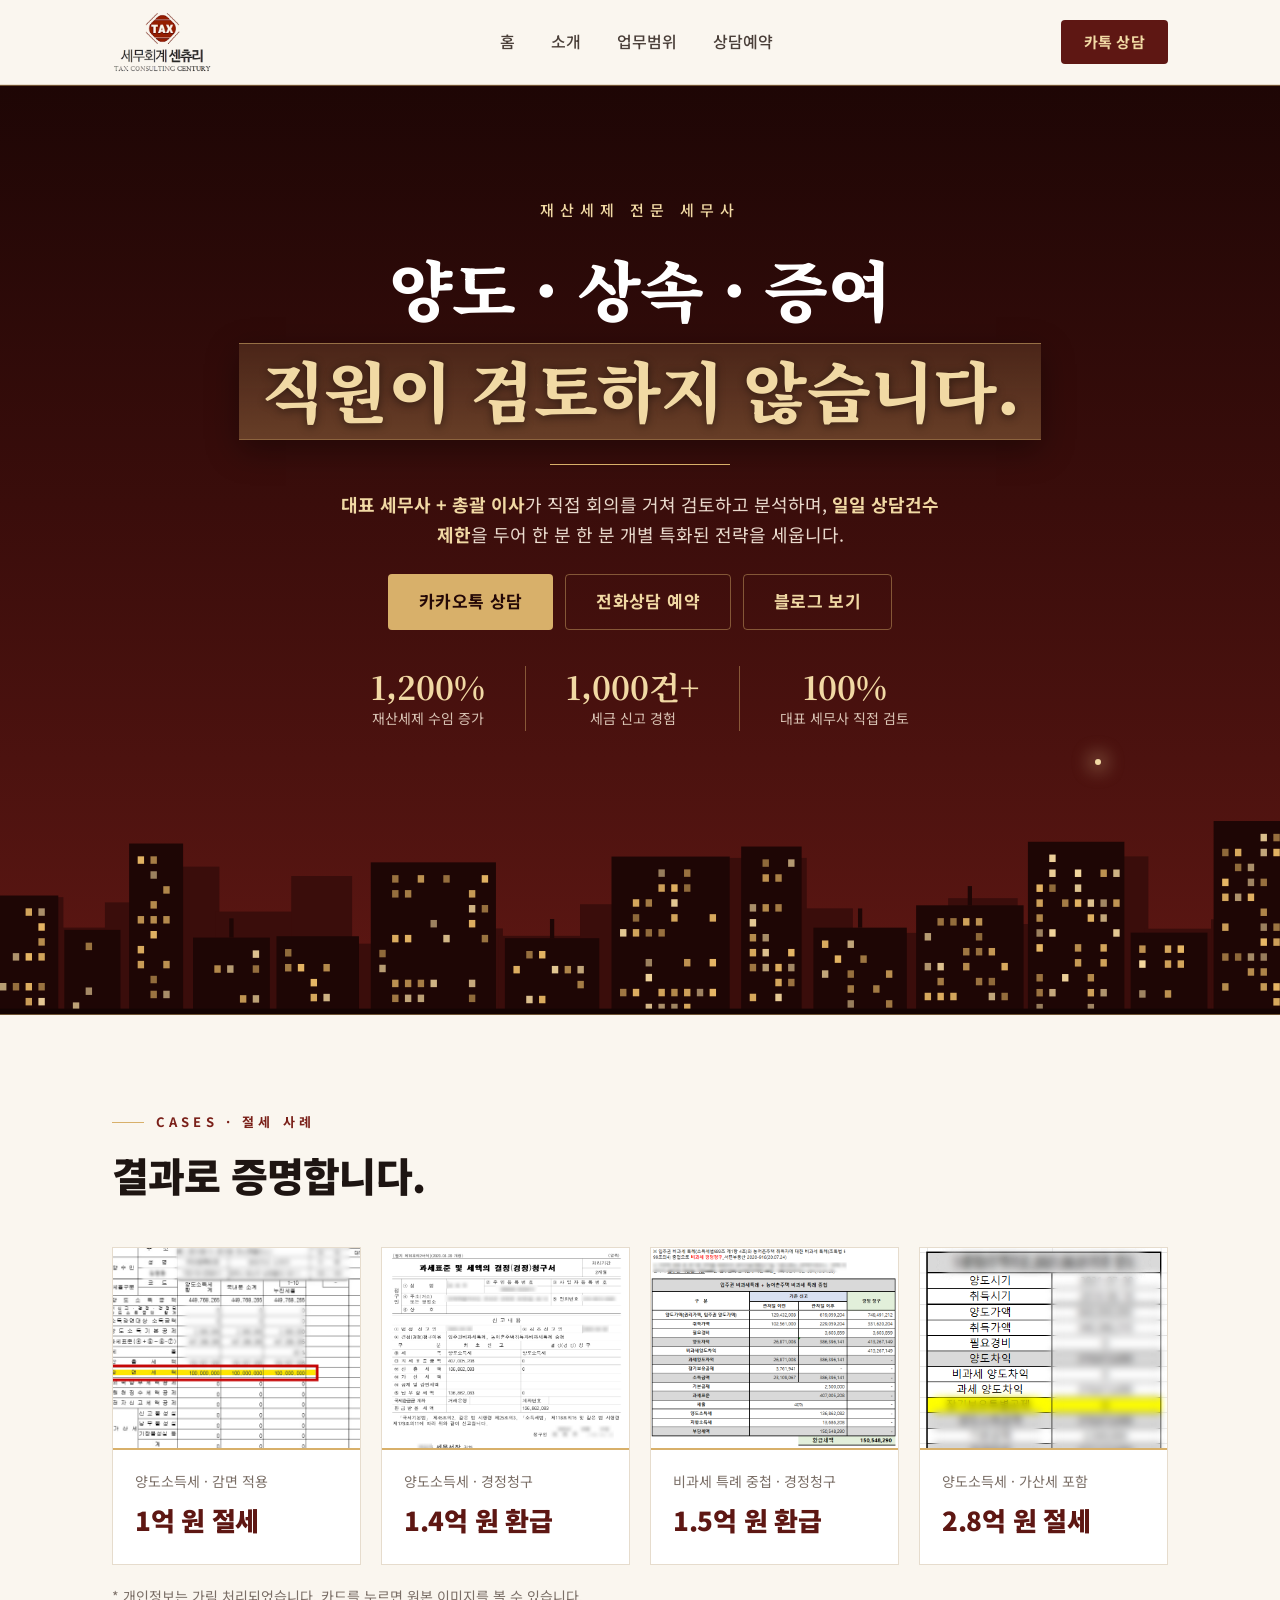
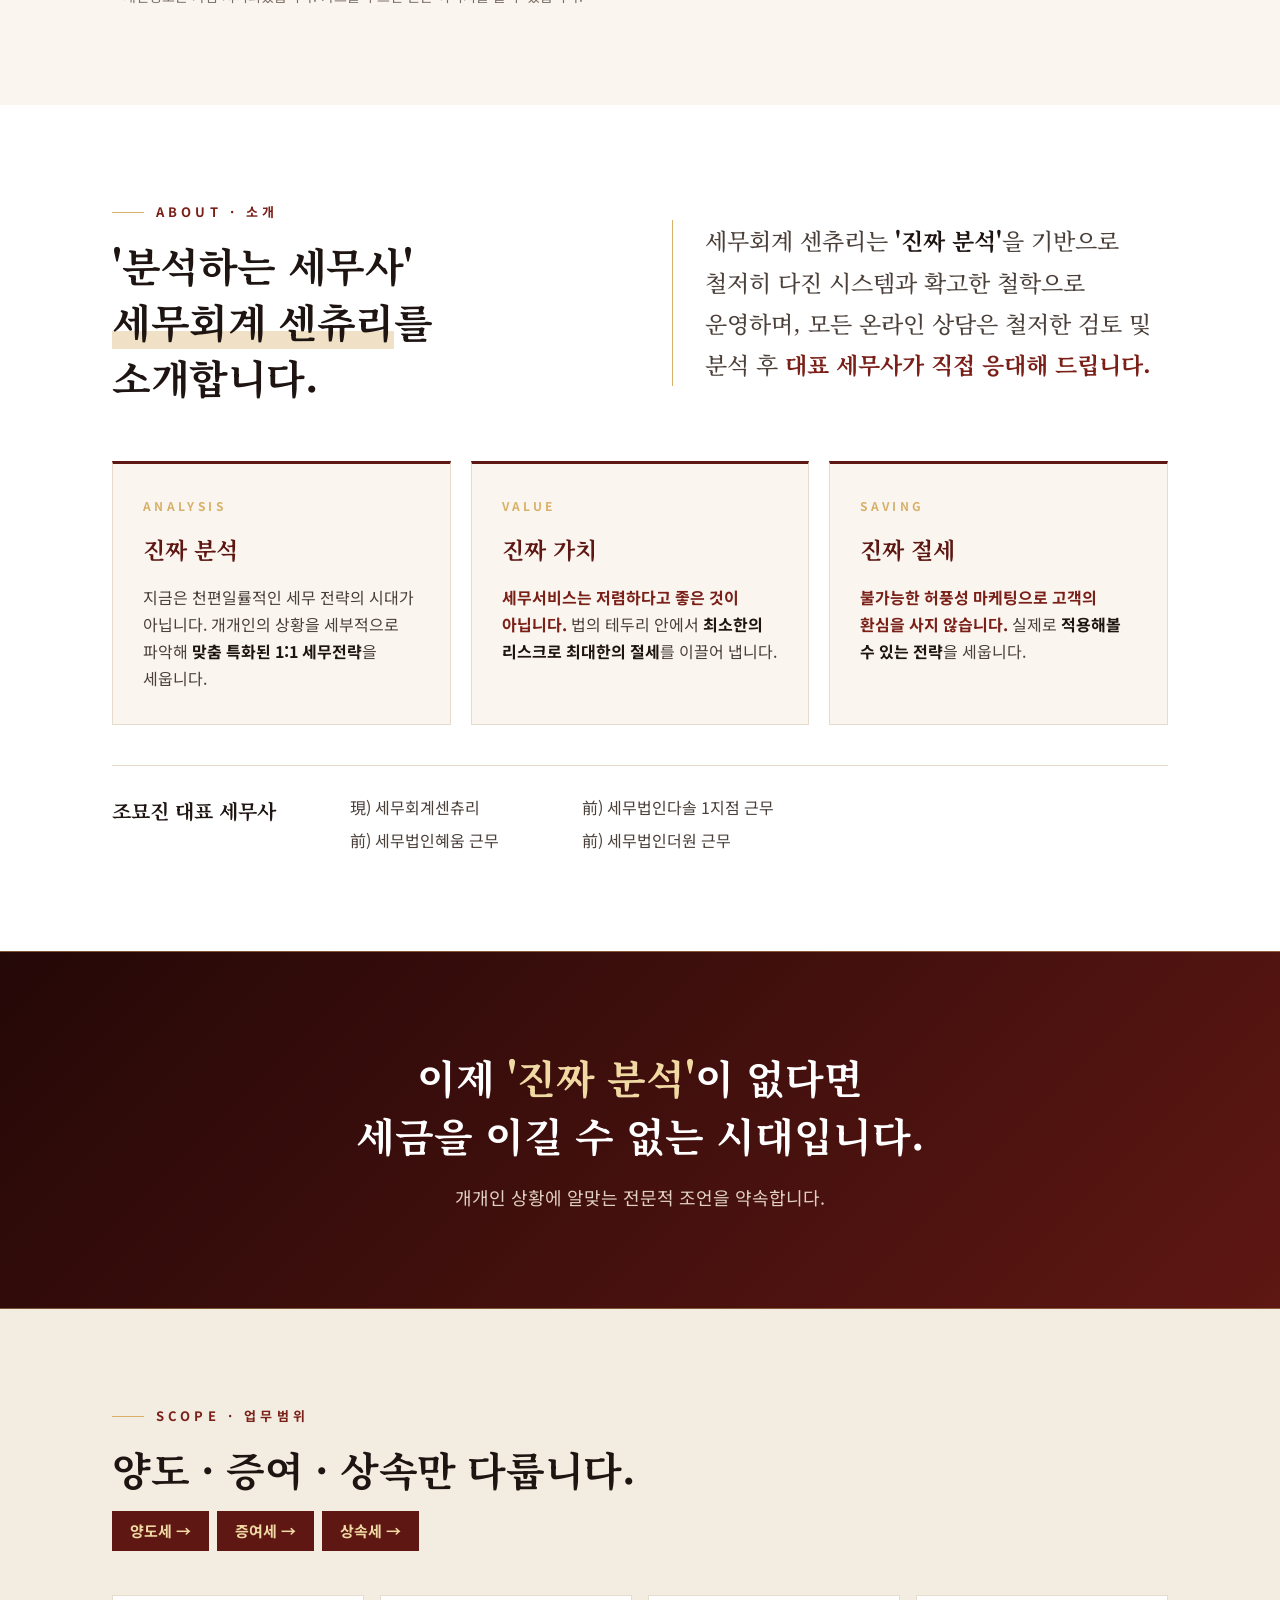
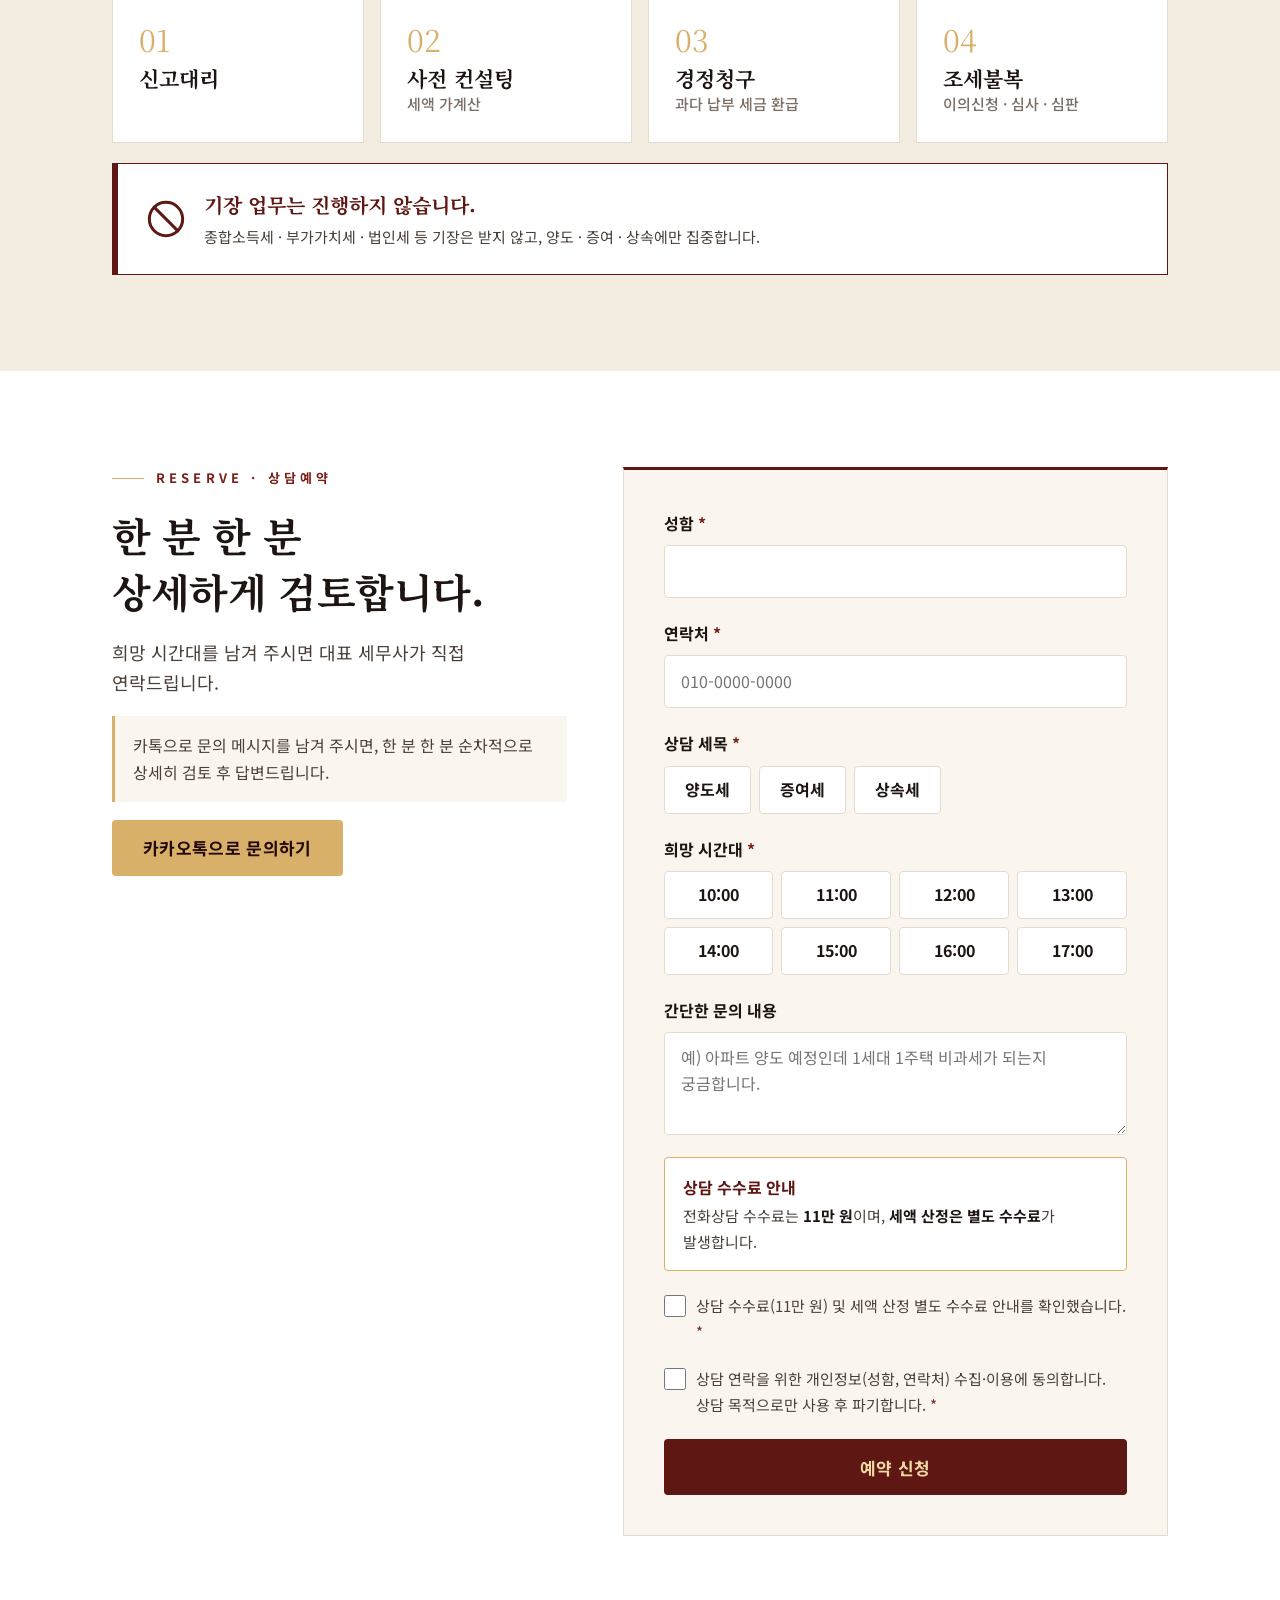
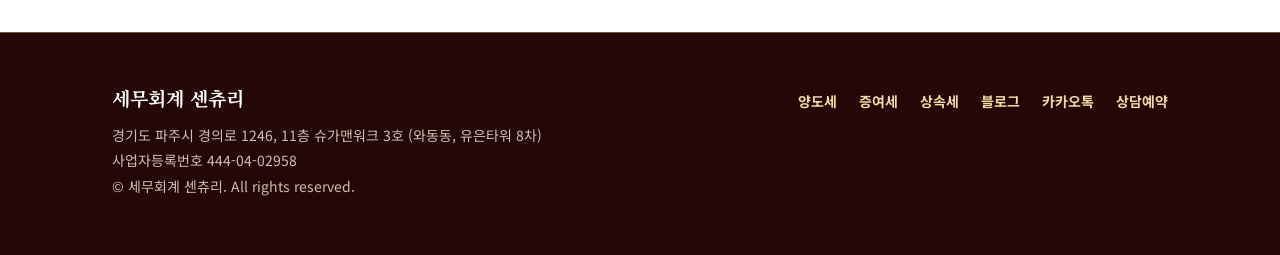
==== commit bdf0d8e6: "조사 수정: 총괄 이사가 Co-Authored-By: Claude Opus 5.5 <noreply@anthropic.com>" ====
--- a/index.html
+++ b/index.html
@@ -75,7 +75,7 @@
     <span class="eyebrow">재산세제 전문 세무사</span>
     <h1>양도 · 상속 · 증여<br><span class="box">직원이 검토하지 않습니다.</span></h1>
     <span class="rule" aria-hidden="true"></span>
-    <p><b>대표 세무사 + 총괄 이사</b>이 직접 회의를 거쳐 검토하고 분석하며, <b>일일 상담건수 제한</b>을 두어 한 분 한 분 개별 특화된 전략을 세웁니다.</p>
+    <p><b>대표 세무사 + 총괄 이사</b>가 직접 회의를 거쳐 검토하고 분석하며, <b>일일 상담건수 제한</b>을 두어 한 분 한 분 개별 특화된 전략을 세웁니다.</p>
     <div class="btn-row">
       <a class="btn btn-gold" data-link="kakao" href="#" target="_blank" rel="noopener">카카오톡 상담</a>
       <a class="btn btn-line" href="#reserve">전화상담 예약</a>
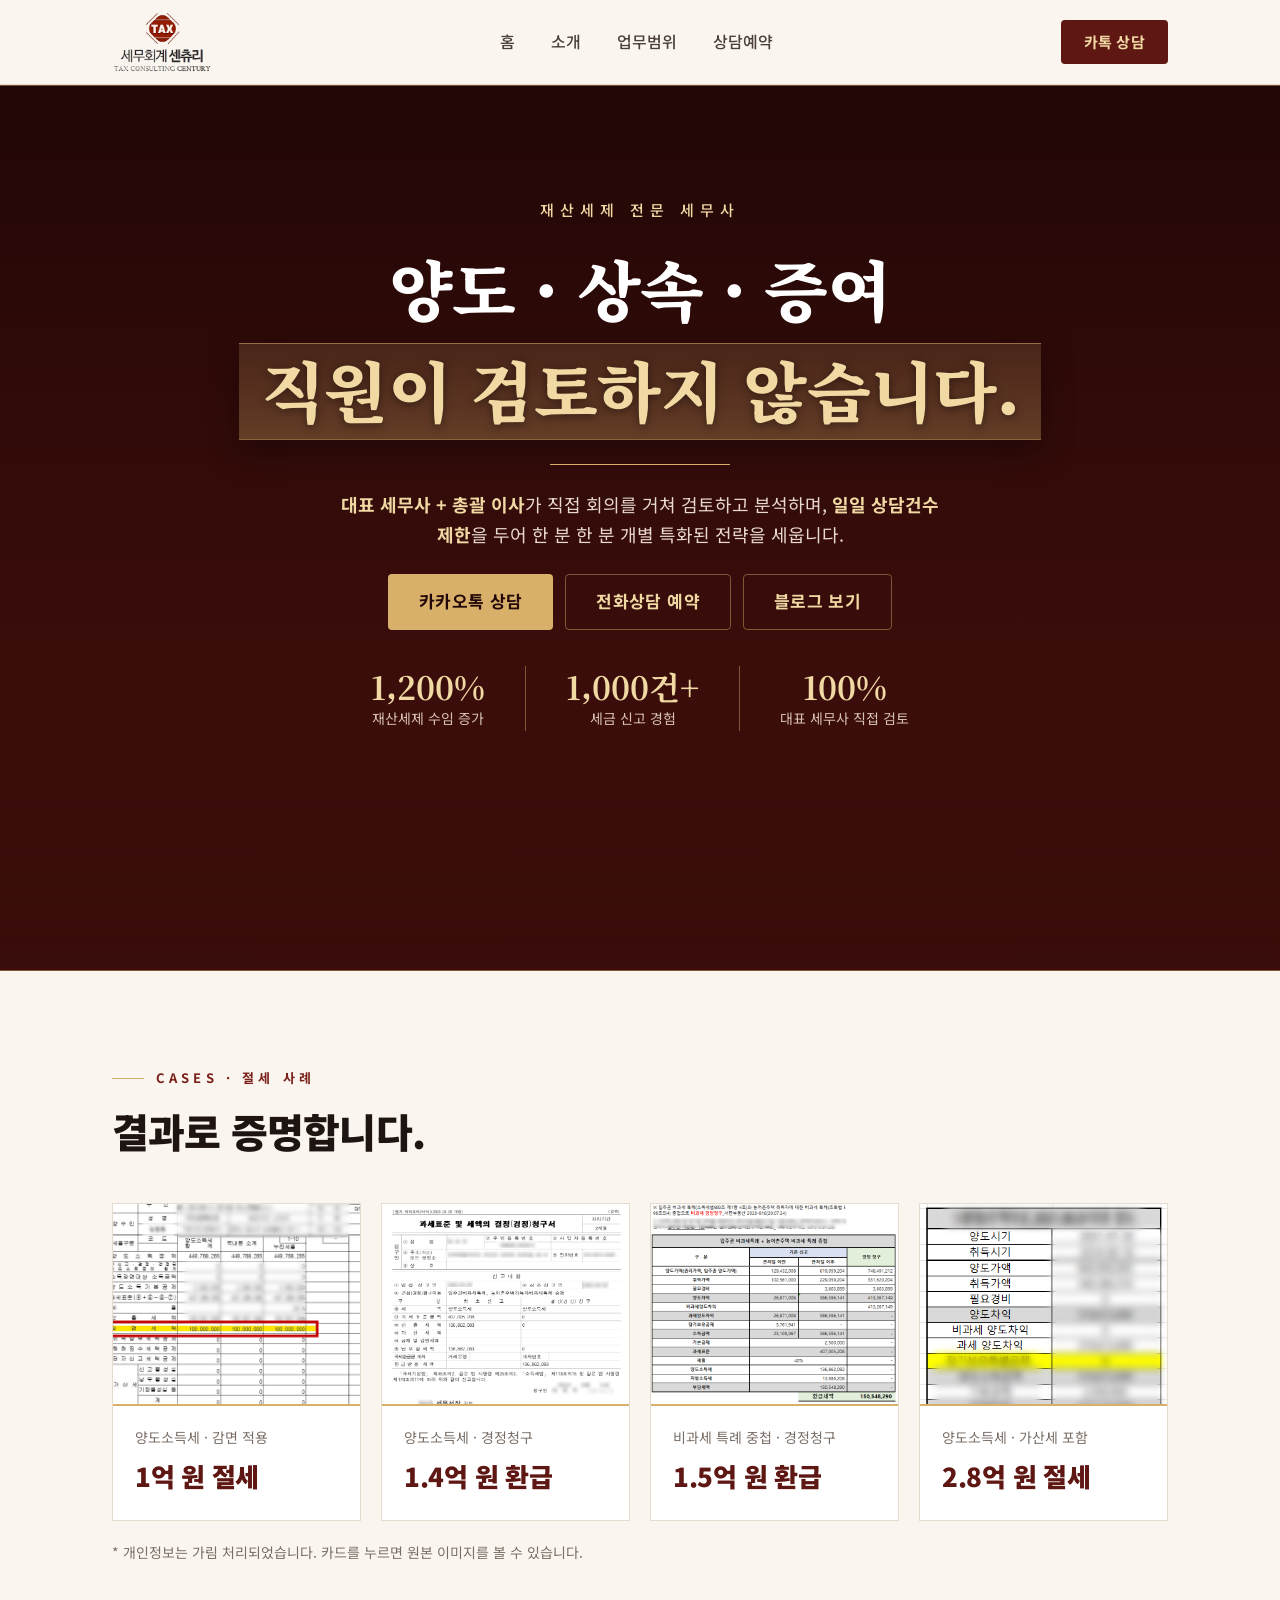
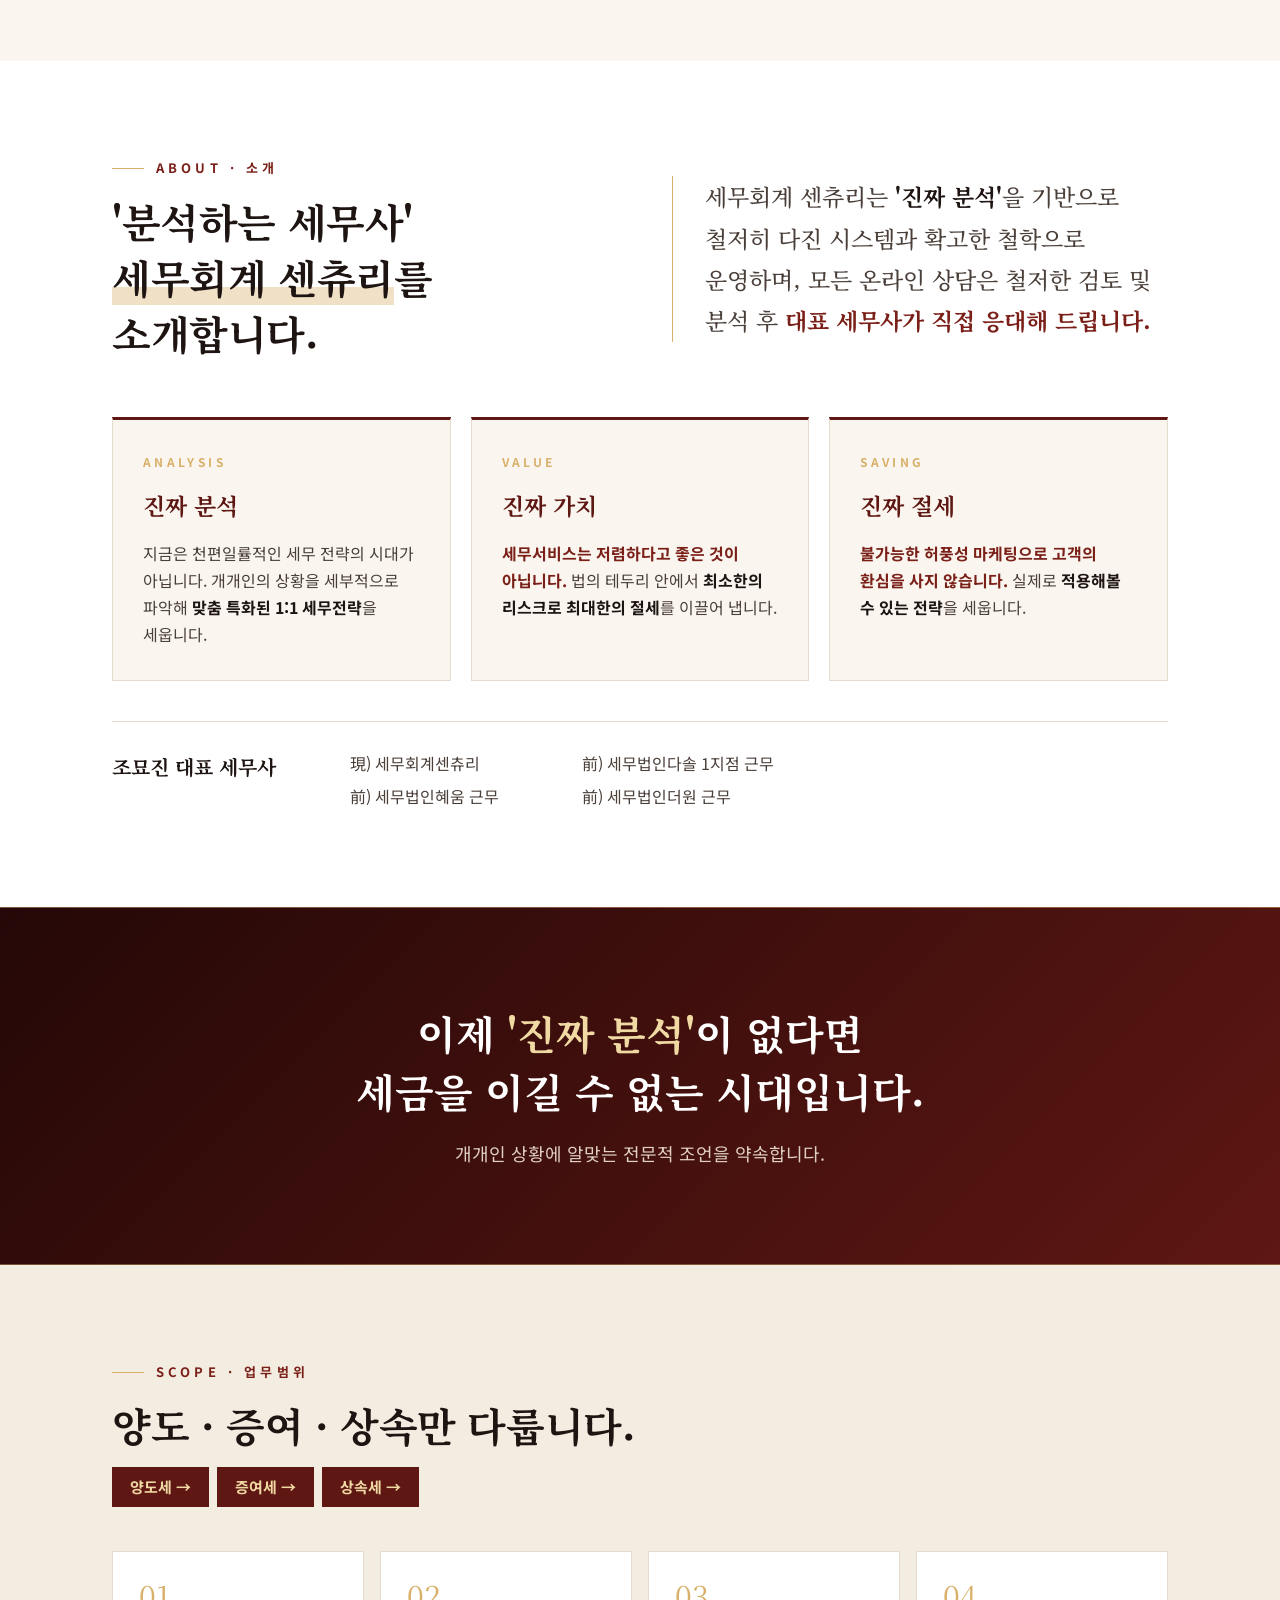
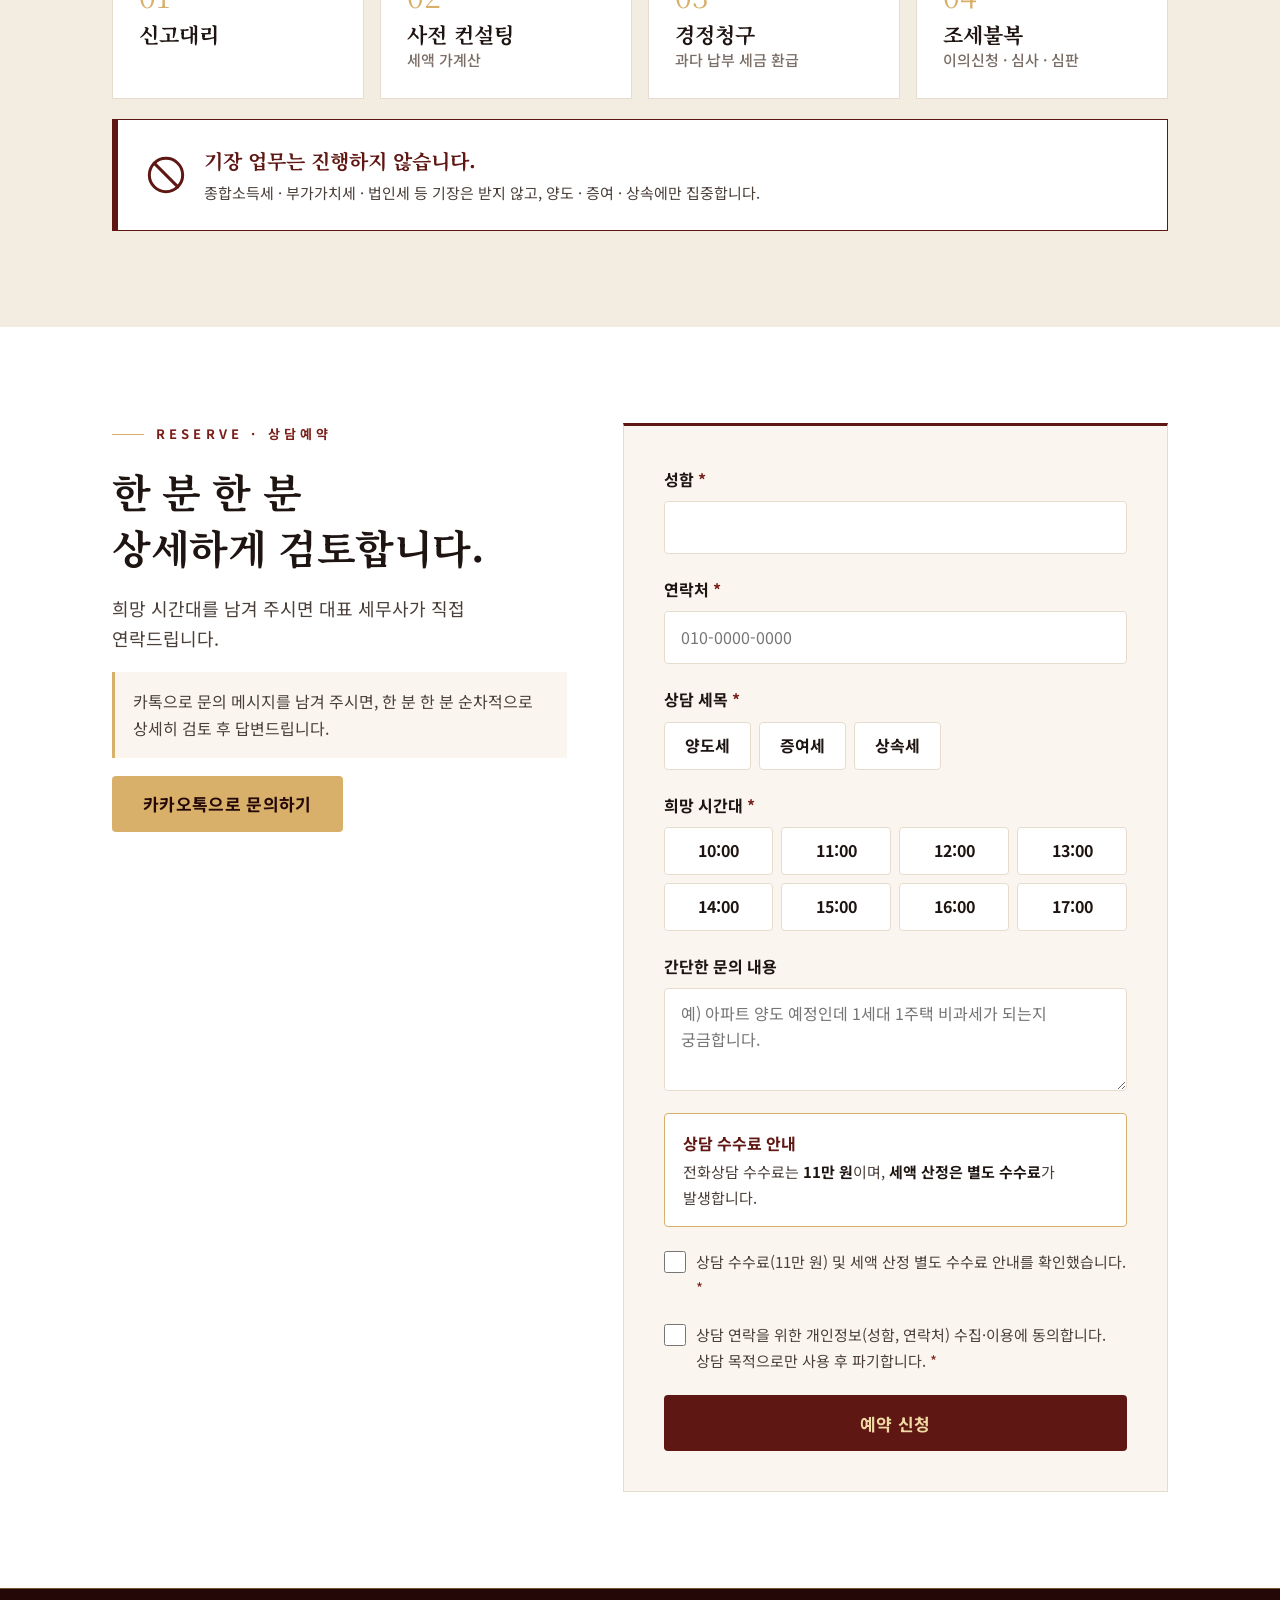
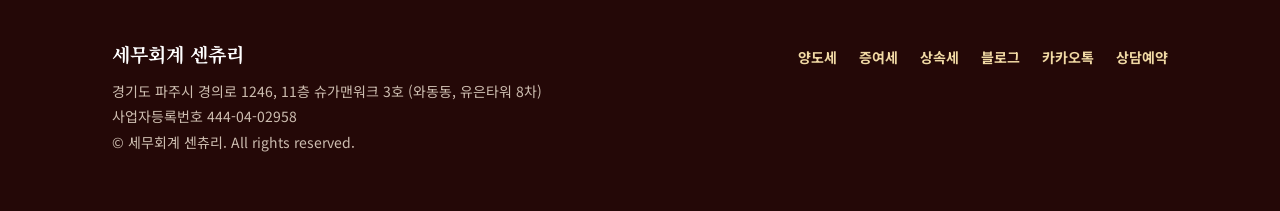
==== commit 7bd13847: "홈 첫 화면 배경을 실제 야경 영상으로 교체 (모바일은 정지 사진) Co-Authored-By: Claude Opus 5.5 <noreply@anthropic.com>" ====
--- a/index.html
+++ b/index.html
@@ -71,6 +71,7 @@
 
 <!-- 홈 -->
 <section class="hero" id="top">
+  <div class="hero-bg" aria-hidden="true"><video id="heroVideo" muted loop playsinline preload="none" poster="https://images.pexels.com/videos/10093263/big-city-night-city-10093263.jpeg?auto=compress&w=1600&fm=jpg" data-src="https://videos.pexels.com/video-files/10093263/10093263-hd_1280_720_24fps.mp4"></video></div>
   <div class="wrap">
     <span class="eyebrow">재산세제 전문 세무사</span>
     <h1>양도 · 상속 · 증여<br><span class="box">직원이 검토하지 않습니다.</span></h1>
@@ -87,8 +88,6 @@
       <div><b>100%</b><span>대표 세무사 직접 검토</span></div>
     </div>
   </div>
-  <span class="moon" aria-hidden="true"></span>
-  <svg class="skyline" id="skyline" viewBox="0 0 1200 220" preserveAspectRatio="xMidYMax slice" aria-hidden="true"></svg>
 </section>
 
 <!-- 절세 사례 -->
@@ -291,21 +290,12 @@
   if (CONFIG[k]) el.href = CONFIG[k];
 });
 
-/* 야경 스카이라인: 건물과 불 켜진 창문을 그립니다 (항상 같은 모양) */
+/* 야경 영상: PC에서만 재생하고, 휴대폰에서는 대표 장면 사진만 보여줍니다 */
 (function () {
-  var svg = document.getElementById('skyline'), ns = 'http://www.w3.org/2000/svg';
-  var seed = 7; function rnd() { seed = (seed * 9301 + 49297) % 233280; return seed / 233280; }
-  function el(tag, a) { var e = document.createElementNS(ns, tag); for (var k in a) e.setAttribute(k, a[k]); svg.appendChild(e); return e; }
-  for (var x = -10; x < 1210;) { var w = 40 + rnd() * 60, h = 60 + rnd() * 90; el('rect', { x: x, y: 220 - h, width: w, height: h, fill: '#3A0D0B' }); x += w - 4; }
-  for (x = -20; x < 1220;) {
-    w = 50 + rnd() * 70; h = 70 + rnd() * 120;
-    var y = 220 - h; el('rect', { x: x, y: y, width: w, height: h, fill: '#1E0605' });
-    if (rnd() > .7) el('rect', { x: x + w / 2 - 2, y: y - 18, width: 4, height: 18, fill: '#1E0605' });
-    for (var wy = y + 12; wy < 210; wy += 14) for (var wx = x + 8; wx < x + w - 10; wx += 12)
-      if (rnd() > .55) el('rect', { x: wx, y: wy, width: 6, height: 7, fill: rnd() > .3 ? '#E9B866' : '#F6D9A0', opacity: .55 + rnd() * .45 });
-    x += w + 4 + rnd() * 10;
-  }
-  el('rect', { x: 0, y: 214, width: 1200, height: 6, fill: '#140403' });
+  var v = document.getElementById('heroVideo');
+  if (!v || !matchMedia('(min-width:768px)').matches || matchMedia('(prefers-reduced-motion: reduce)').matches) return;
+  v.src = v.getAttribute('data-src');
+  v.play().catch(function () {});
 })();
 
 var form = document.getElementById('reserveForm');
--- a/css/site.css
+++ b/css/site.css
@@ -62,8 +62,10 @@
 .stats div:first-child{border-left:0}
 .stats b{font-size:32px;font-weight:700;color:var(--gold-2);line-height:1.3;white-space:nowrap}
 .stats span{color:#D9C3B4;font-size:14px}
-.skyline{position:relative;display:block;width:100%;height:220px;margin-top:64px;z-index:1}
-.moon{position:absolute;right:14%;bottom:250px;width:6px;height:6px;border-radius:50%;background:var(--gold-2);box-shadow:0 0 18px 6px rgba(241,217,164,.35)}
+.hero-bg{position:absolute;inset:0;z-index:0;overflow:hidden}
+.hero-bg video{width:100%;height:100%;object-fit:cover;filter:saturate(.9) brightness(1.05)}
+.hero-bg::after{content:"";position:absolute;inset:0;background:linear-gradient(180deg,rgba(30,6,5,.88) 0%,rgba(46,10,9,.70) 35%,rgba(70,16,13,.38) 68%,rgba(94,23,19,.12) 100%),linear-gradient(0deg,rgba(110,25,18,.28),rgba(110,25,18,.28))}
+.hero:has(.hero-bg){padding-bottom:240px;background:#1E0605}
 
 /* Cases */
 .cases{background:var(--ivory)}
@@ -178,8 +180,7 @@
   .stats div{padding:0 12px}
   .stats b{font-size:19px}
   .stats span{font-size:12px;text-align:center}
-  .skyline{height:140px;margin-top:36px}
-  .moon{bottom:160px}
+  .hero:has(.hero-bg){padding-bottom:150px}
   .case-list{display:flex;overflow-x:auto;scroll-snap-type:x mandatory;margin:0 -20px;padding:0 20px 6px;gap:12px}
   .case{flex:0 0 80%;scroll-snap-align:start}
   .case-img{height:180px}
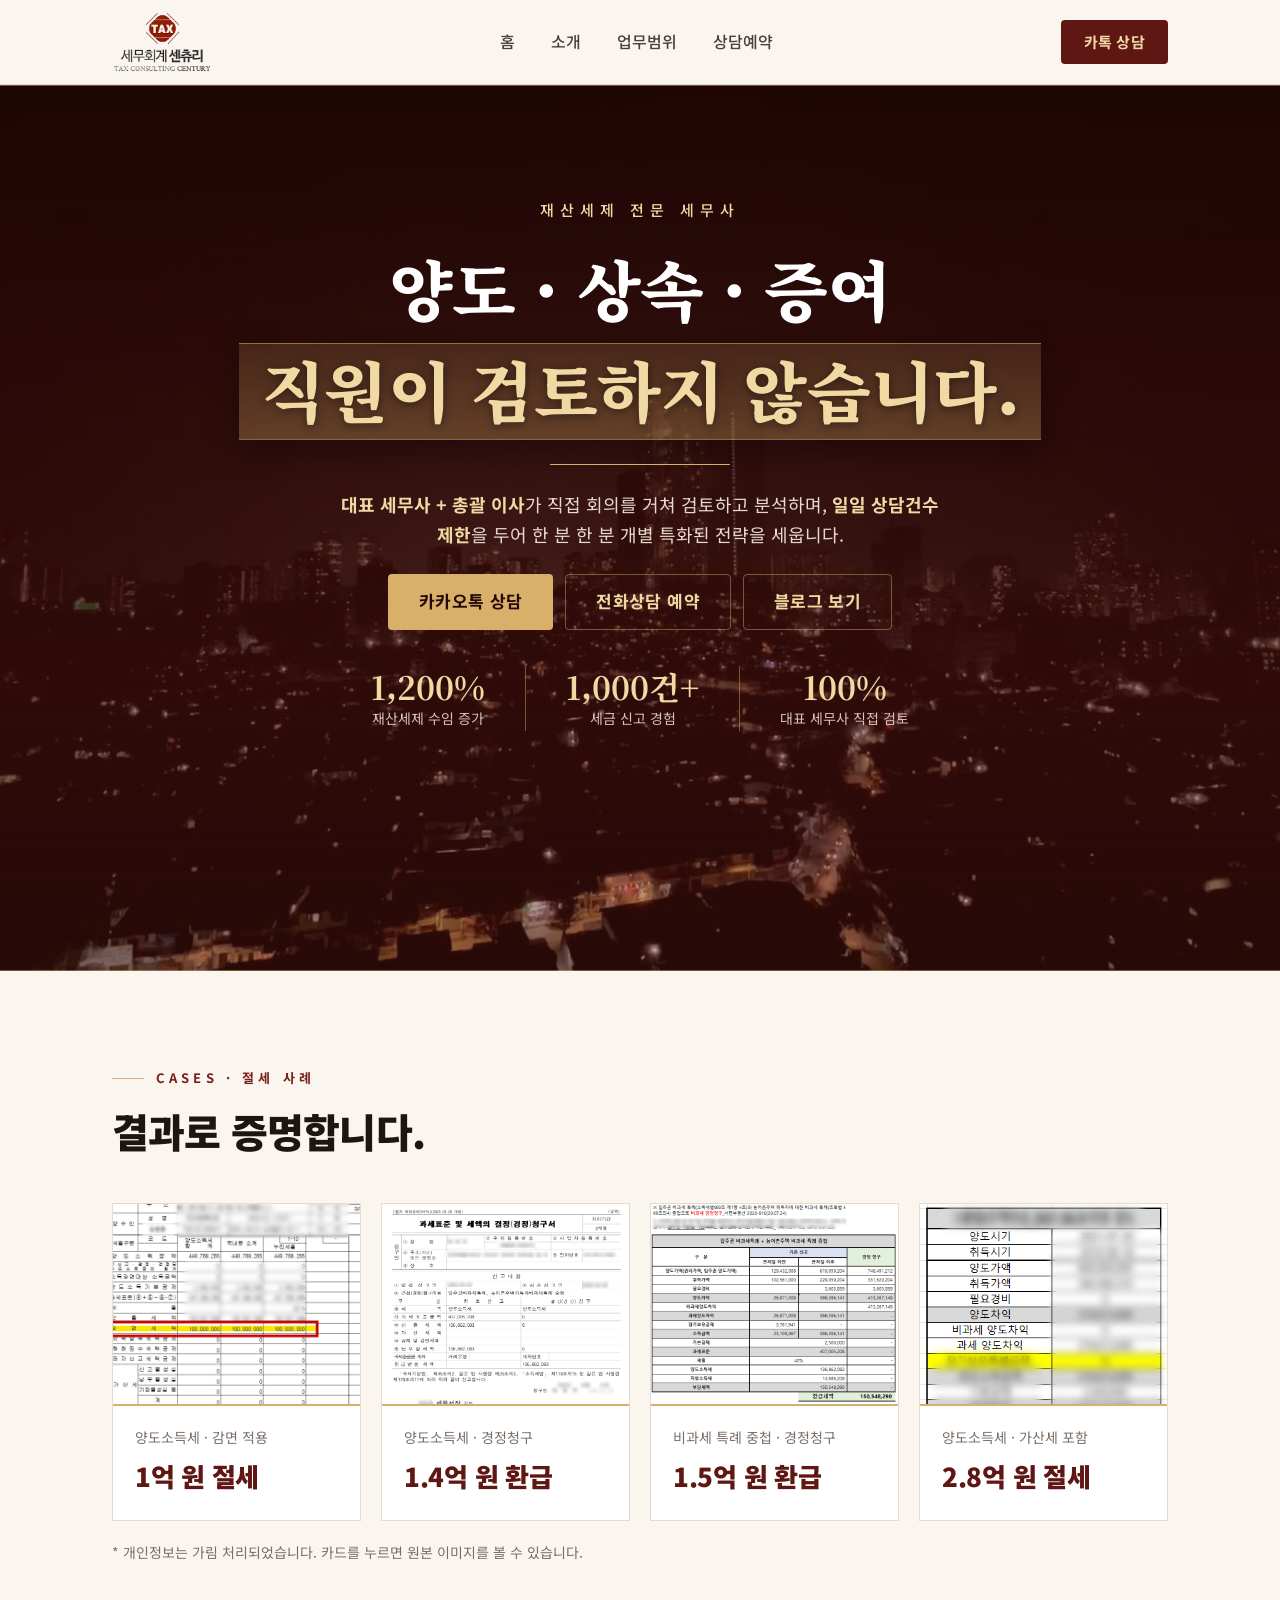
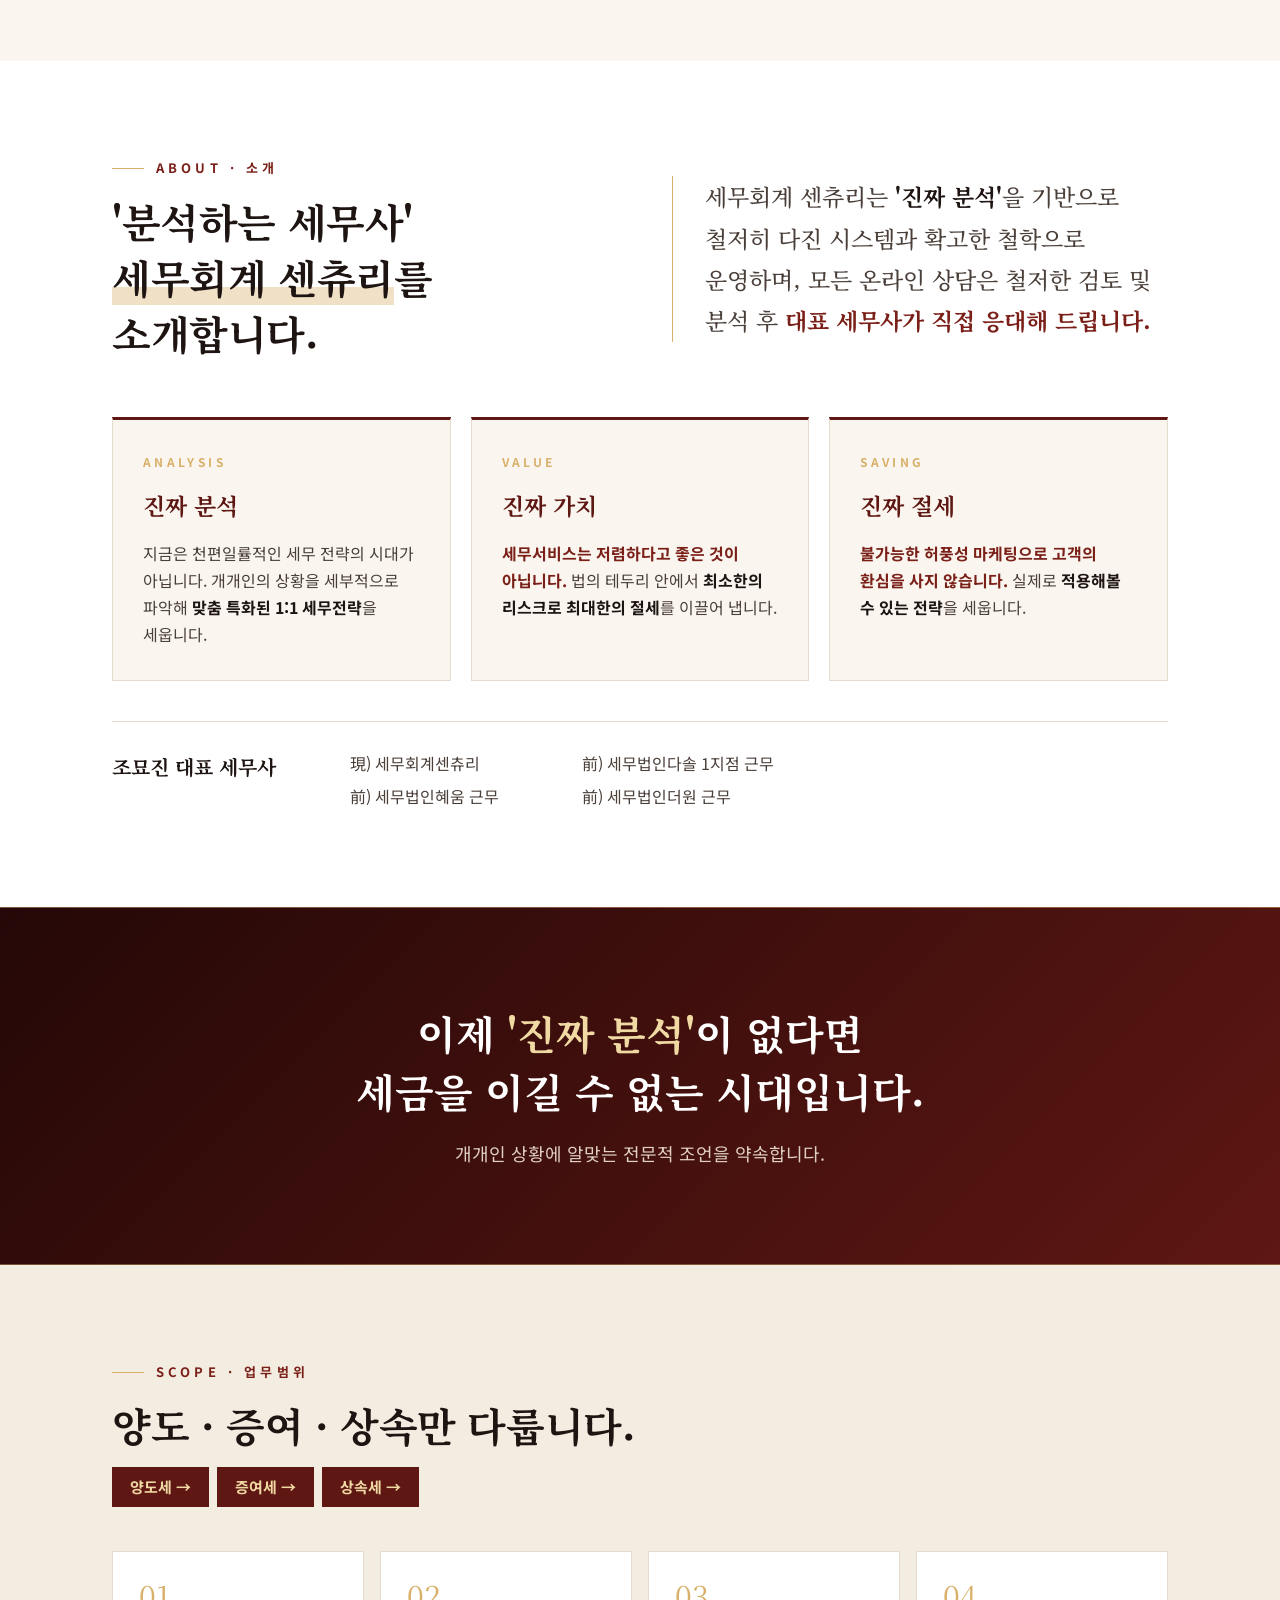
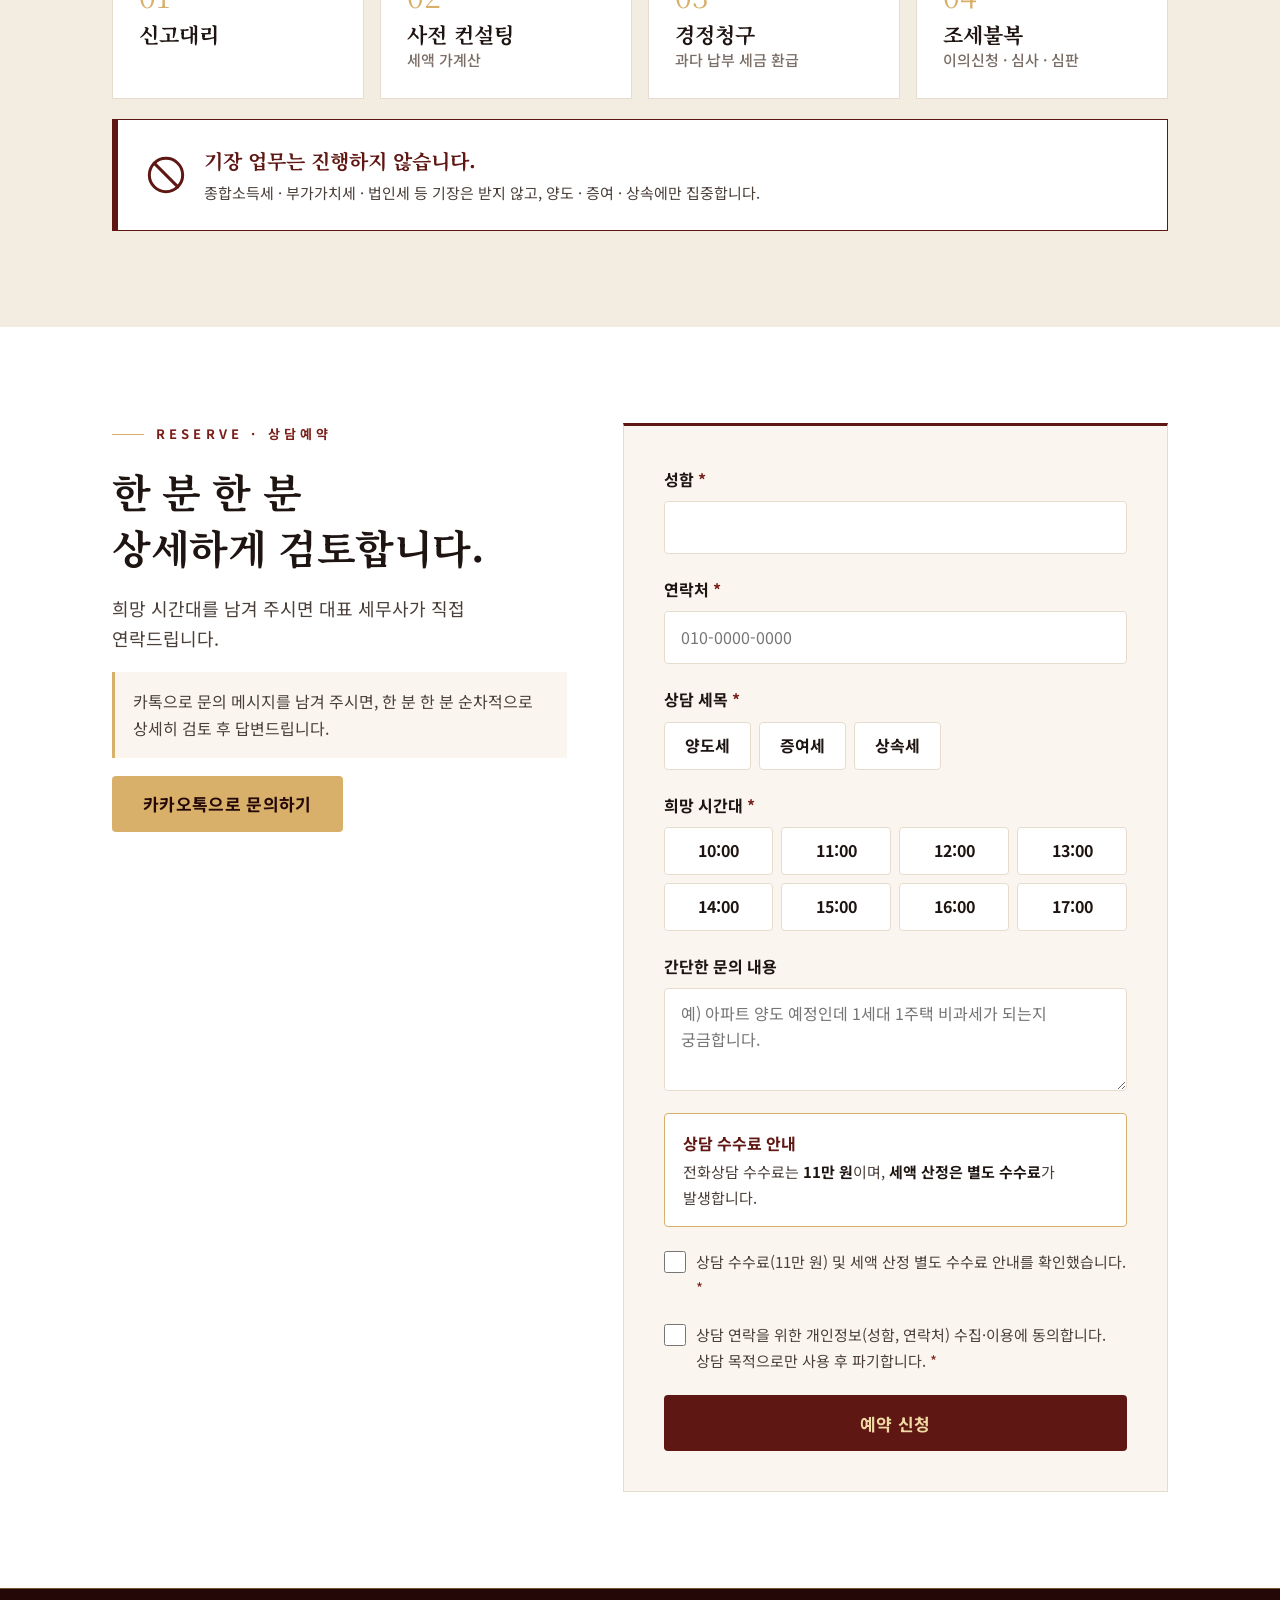
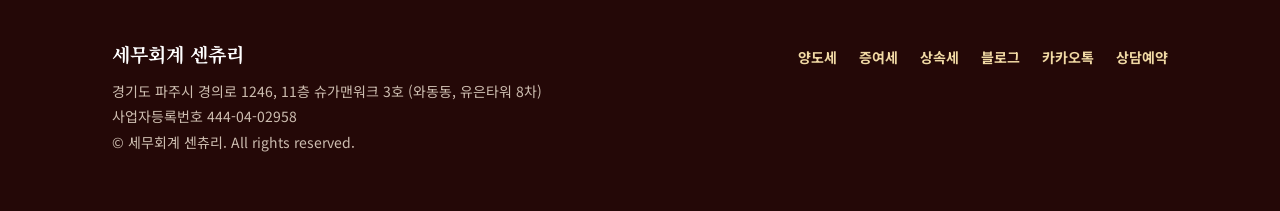
==== commit 79bcd8d0: "야경 영상·사진을 사이트에 직접 호스팅 Co-Authored-By: Claude Opus 5.5 <noreply@anthropic.com>" ====
--- a/index.html
+++ b/index.html
@@ -71,7 +71,7 @@
 
 <!-- 홈 -->
 <section class="hero" id="top">
-  <div class="hero-bg" aria-hidden="true"><video id="heroVideo" muted loop playsinline preload="none" poster="https://images.pexels.com/videos/10093263/big-city-night-city-10093263.jpeg?auto=compress&w=1600&fm=jpg" data-src="https://videos.pexels.com/video-files/10093263/10093263-hd_1280_720_24fps.mp4"></video></div>
+  <div class="hero-bg" aria-hidden="true"><video id="heroVideo" muted loop playsinline preload="none" poster="/images/night-city.jpg" data-src="/images/night-city.mp4"></video></div>
   <div class="wrap">
     <span class="eyebrow">재산세제 전문 세무사</span>
     <h1>양도 · 상속 · 증여<br><span class="box">직원이 검토하지 않습니다.</span></h1>
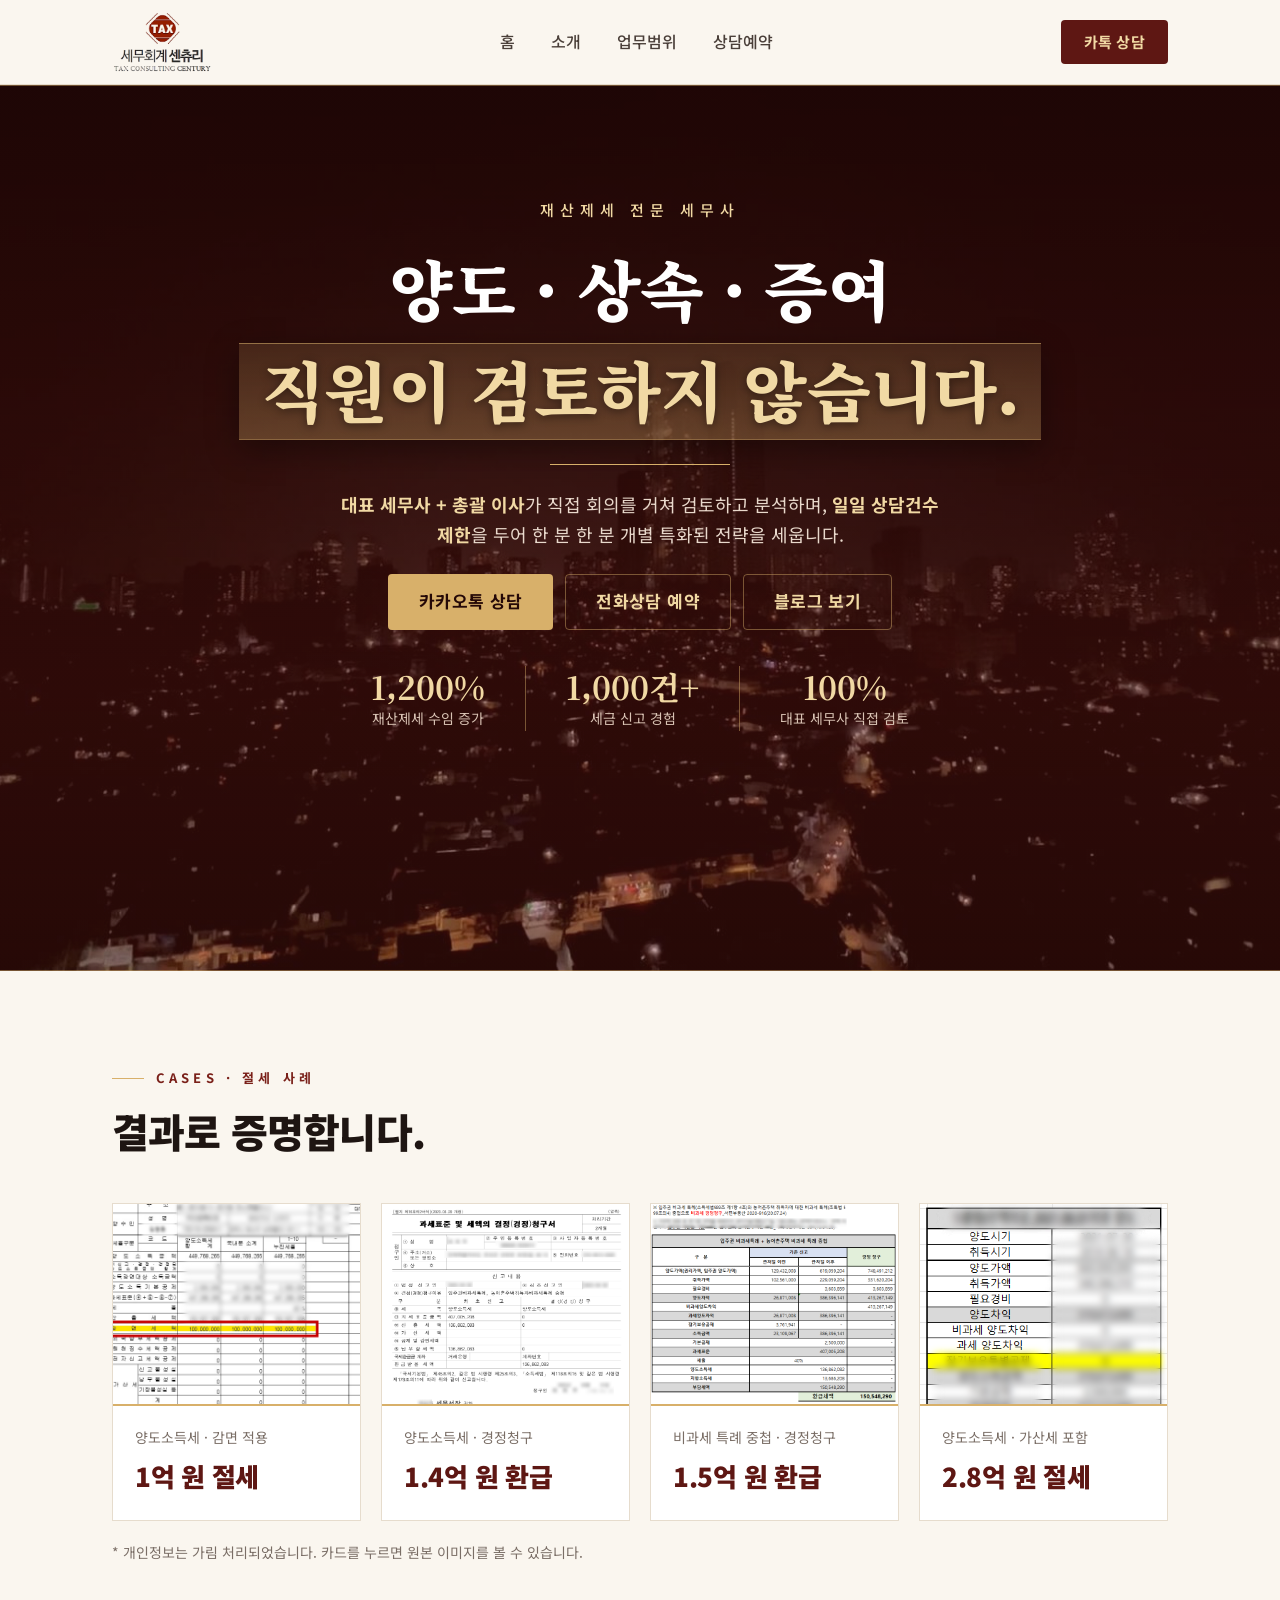
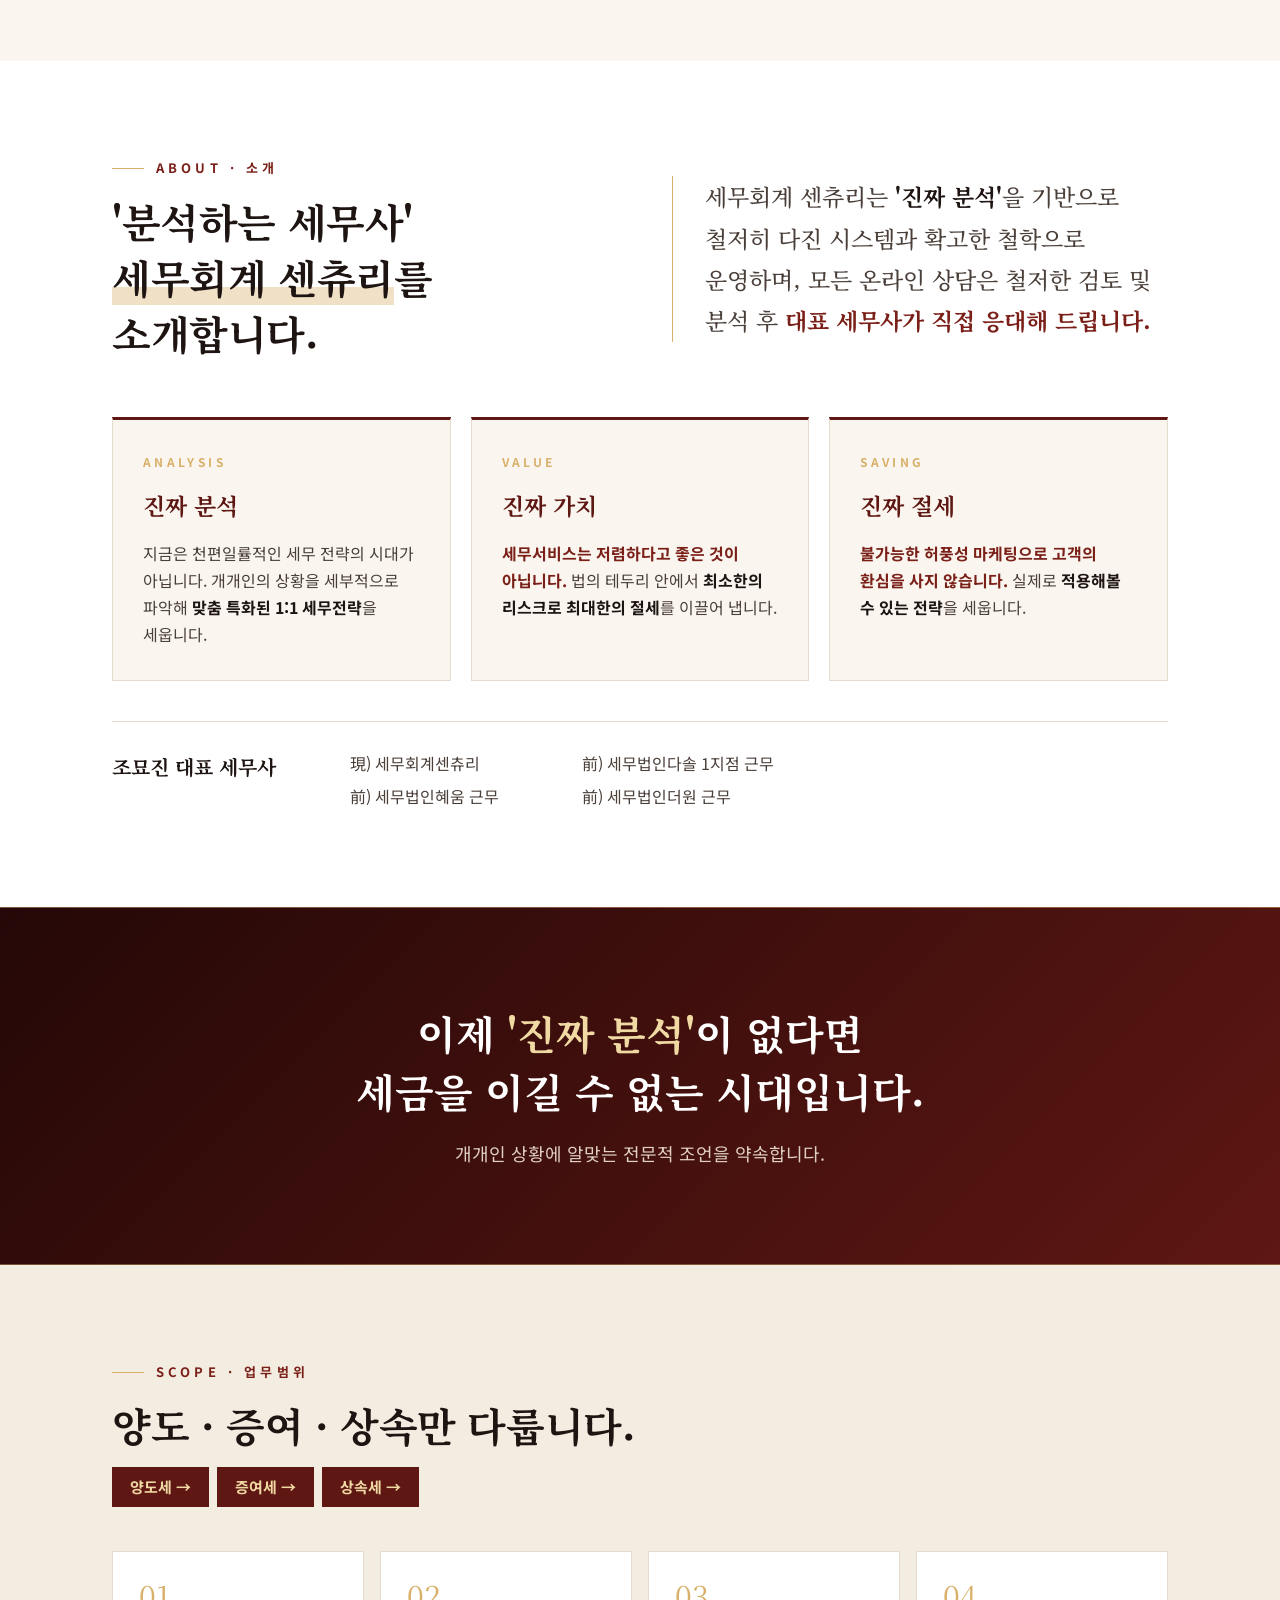
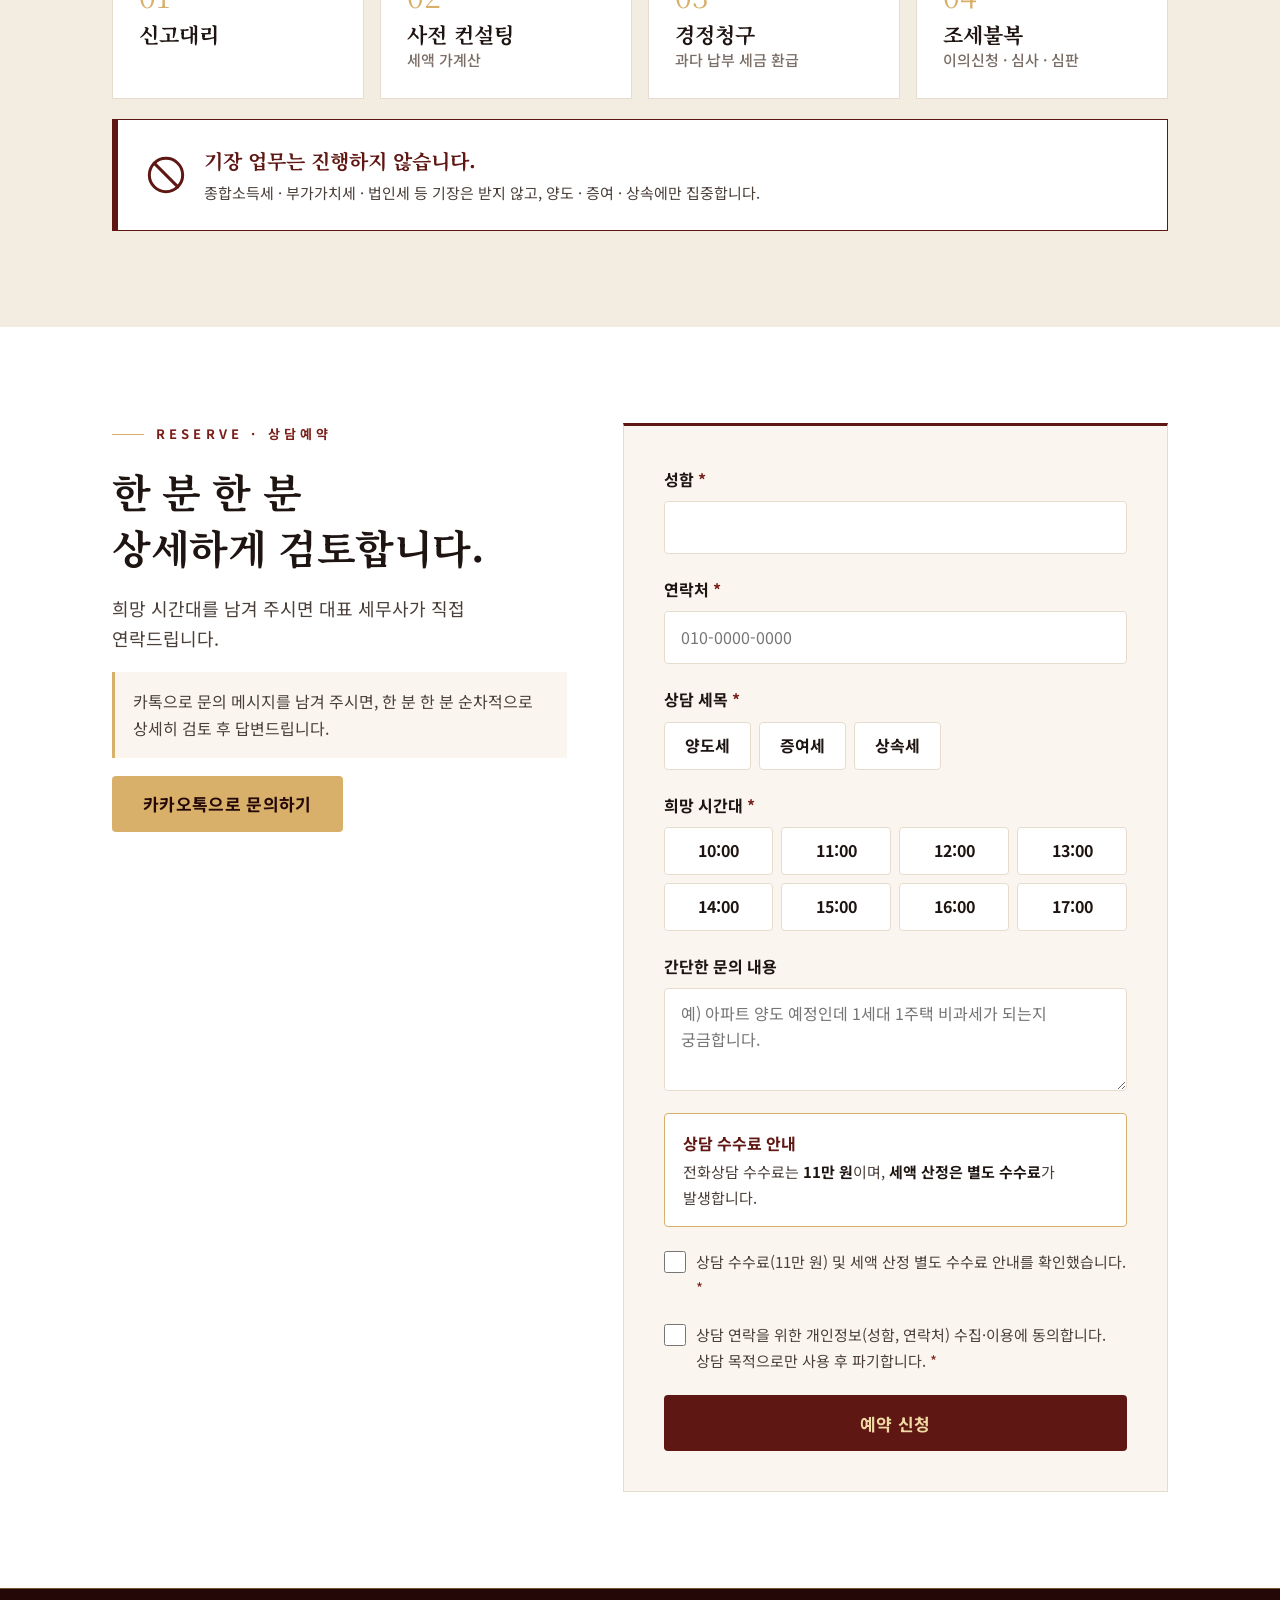
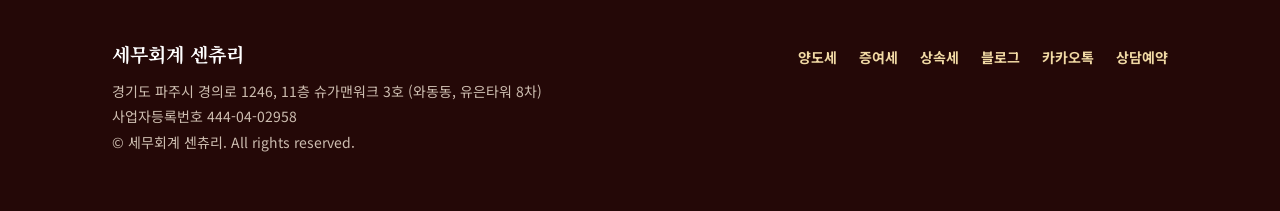
==== commit 05d4c971: "표기 수정: 재산세제 → 재산제세 (미리보기 이미지 포함) Co-Authored-By: Claude Opus 5.5 <noreply@anthropic.com>" ====
--- a/index.html
+++ b/index.html
@@ -11,7 +11,7 @@
 <meta property="og:description" content="양도·상속·증여, 직원이 검토하지 않습니다. 대표 세무사가 직접 분석하고 응대합니다.">
 <meta property="og:type" content="website">
 <meta property="og:url" content="https://taxcentury.co.kr/">
-<meta property="og:image" content="https://taxcentury.co.kr/images/og-share.png">
+<meta property="og:image" content="https://taxcentury.co.kr/images/og-share4.png">
 <meta property="og:image:width" content="1200">
 <meta property="og:image:height" content="630">
 <meta name="twitter:card" content="summary_large_image">
@@ -23,7 +23,7 @@
   "alternateName": "TAX CONSULTING CENTURY",
   "url": "https://taxcentury.co.kr/",
   "logo": "https://taxcentury.co.kr/images/icon-512.png",
-  "image": "https://taxcentury.co.kr/images/og-share.png",
+  "image": "https://taxcentury.co.kr/images/og-share4.png",
   "description": "양도세·상속세·증여세 전문 세무사. 신고대리, 사전 컨설팅(세액 가계산), 경정청구, 조세불복. 기장 업무는 진행하지 않습니다.",
   "areaServed": { "@type": "Country", "name": "대한민국" },
   "founder": { "@type": "Person", "name": "조묘진", "jobTitle": "대표 세무사" },
@@ -73,7 +73,7 @@
 <section class="hero" id="top">
   <div class="hero-bg" aria-hidden="true"><video id="heroVideo" muted loop playsinline preload="none" poster="/images/night-city.jpg" data-src="/images/night-city.mp4"></video></div>
   <div class="wrap">
-    <span class="eyebrow">재산세제 전문 세무사</span>
+    <span class="eyebrow">재산제세 전문 세무사</span>
     <h1>양도 · 상속 · 증여<br><span class="box">직원이 검토하지 않습니다.</span></h1>
     <span class="rule" aria-hidden="true"></span>
     <p><b>대표 세무사 + 총괄 이사</b>가 직접 회의를 거쳐 검토하고 분석하며, <b>일일 상담건수 제한</b>을 두어 한 분 한 분 개별 특화된 전략을 세웁니다.</p>
@@ -83,7 +83,7 @@
       <a class="btn btn-line" data-link="blog" href="#" target="_blank" rel="noopener">블로그 보기</a>
     </div>
     <div class="stats">
-      <div><b>1,200%</b><span>재산세제 수임 증가</span></div>
+      <div><b>1,200%</b><span>재산제세 수임 증가</span></div>
       <div><b>1,000건+</b><span>세금 신고 경험</span></div>
       <div><b>100%</b><span>대표 세무사 직접 검토</span></div>
     </div>
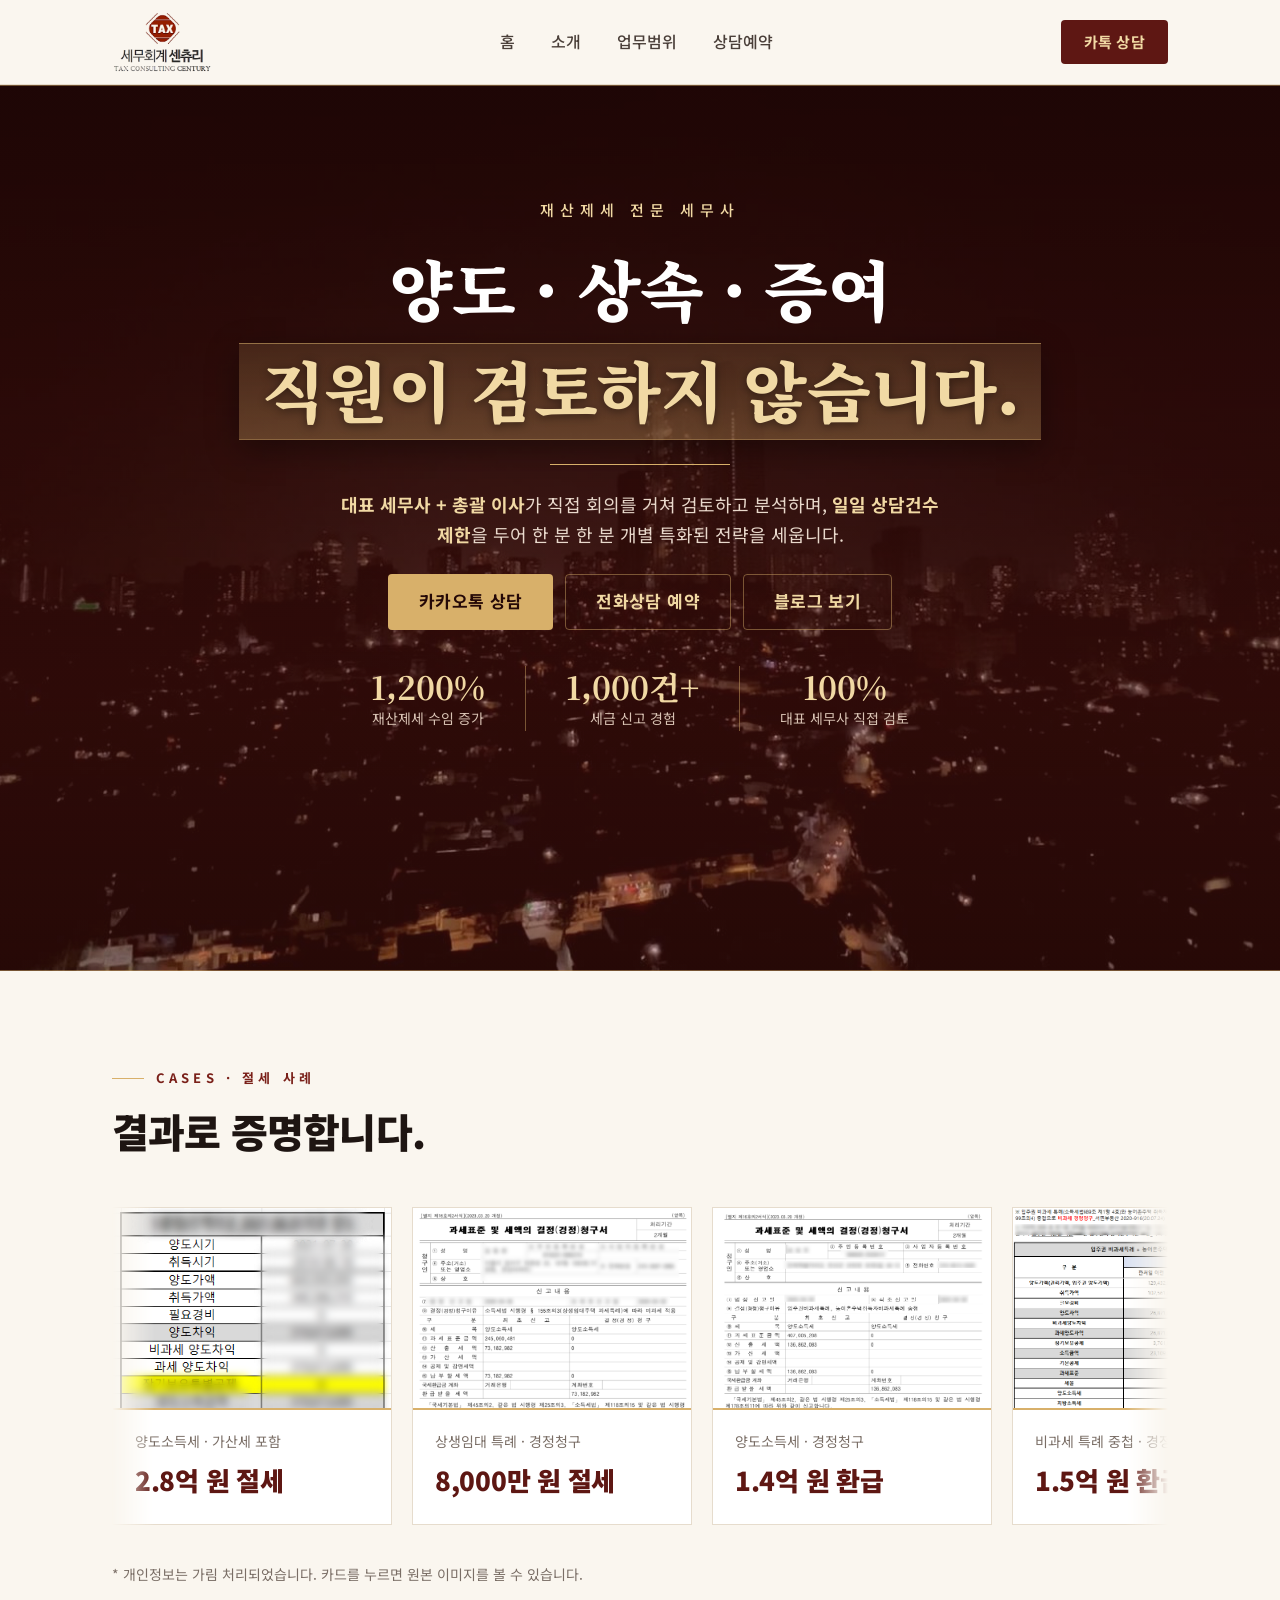
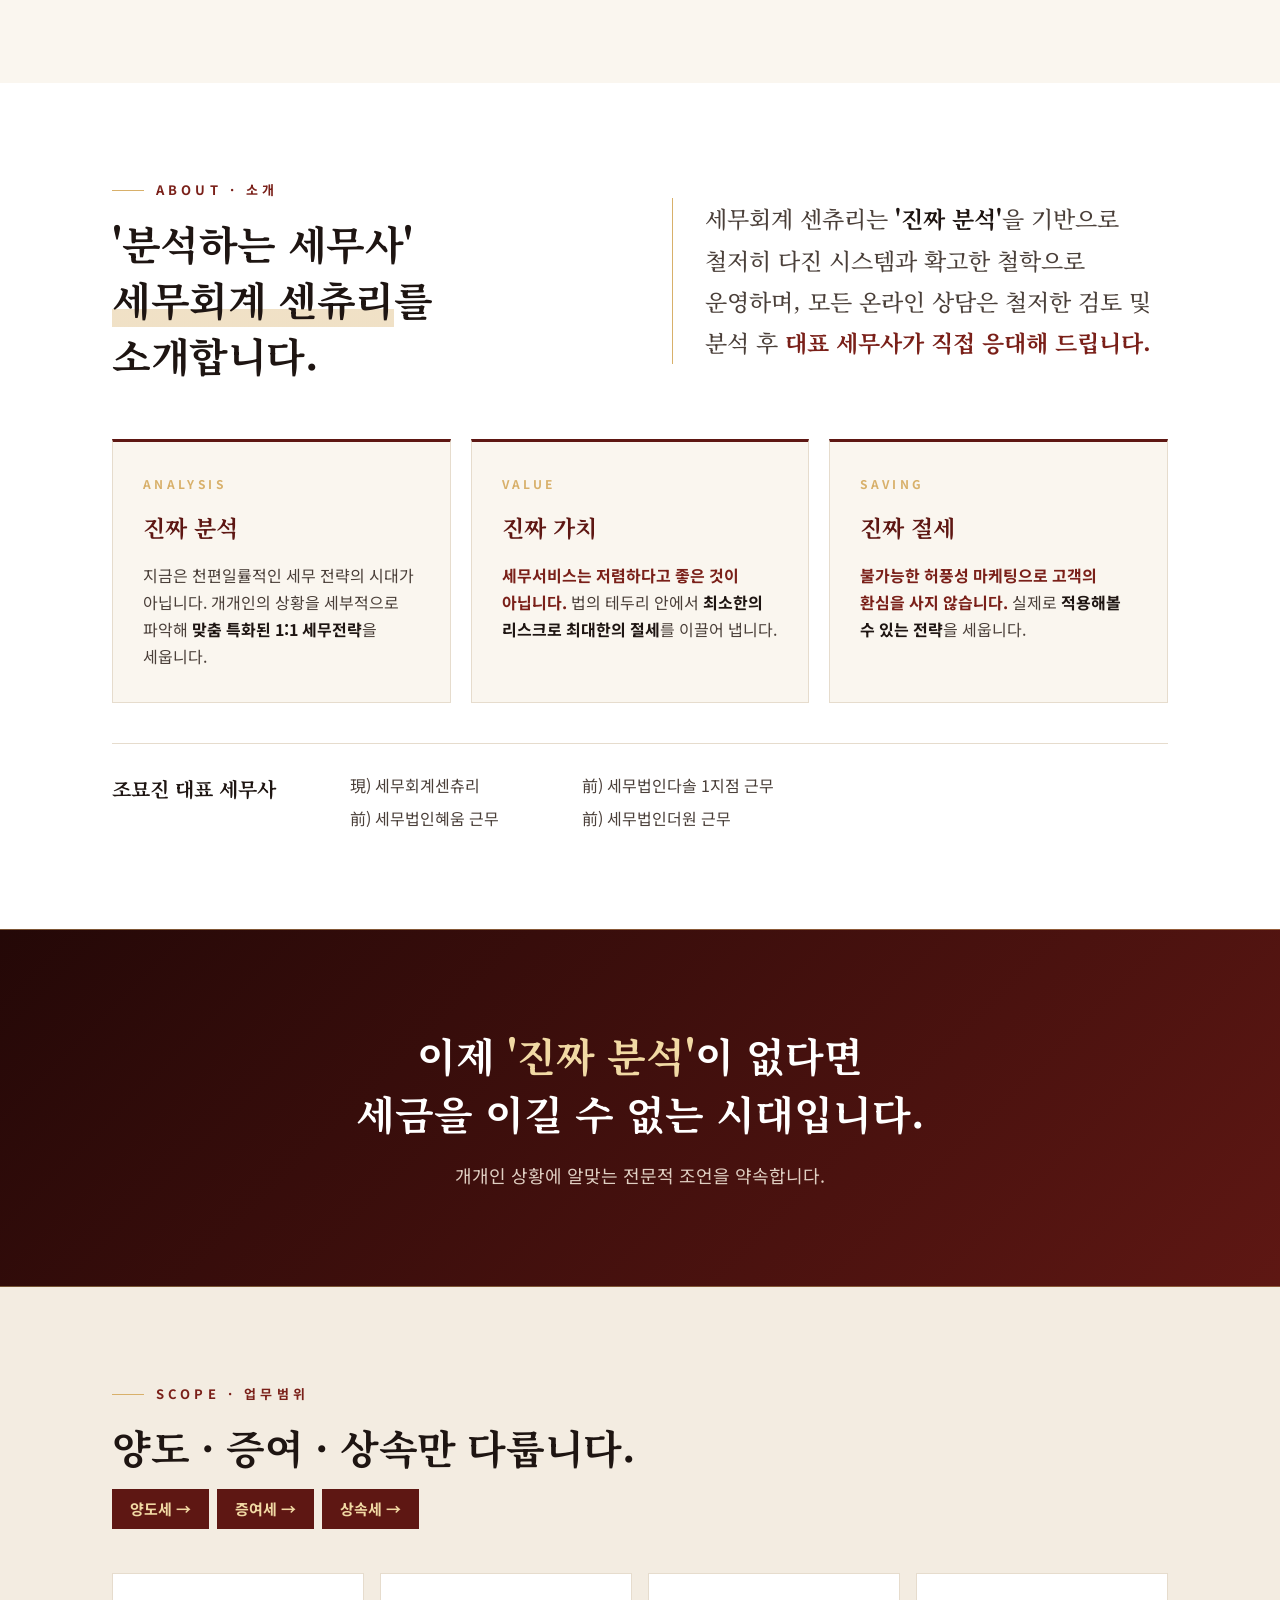
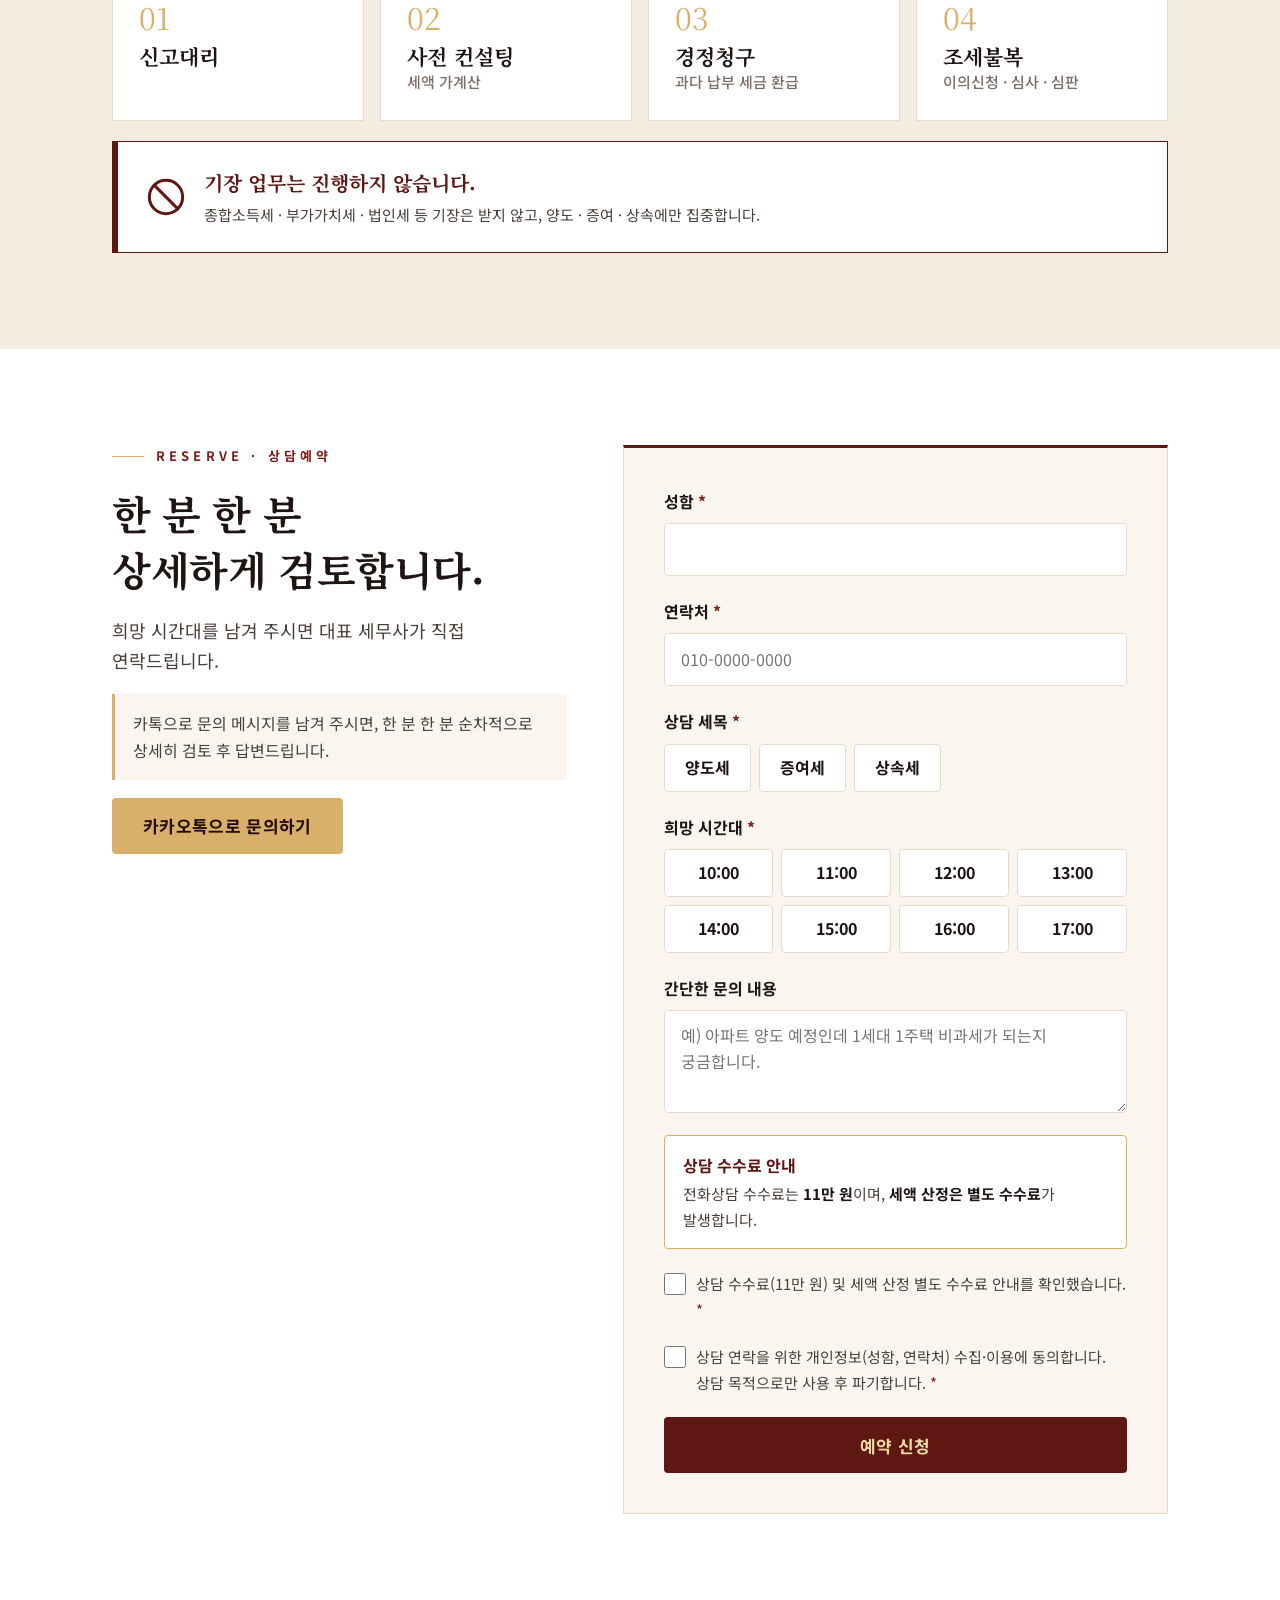
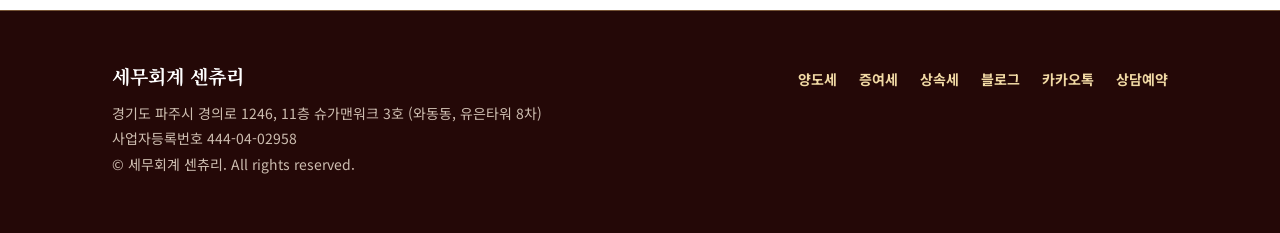
==== commit 023c724b: "절세 사례 3건 추가, 순서 무작위·PC 자동 흐름 Co-Authored-By: Claude Opus 5.5 <noreply@anthropic.com>" ====
--- a/index.html
+++ b/index.html
@@ -50,7 +50,7 @@
 <link rel="preconnect" href="https://fonts.googleapis.com">
 <link rel="preconnect" href="https://fonts.gstatic.com" crossorigin>
 <link rel="stylesheet" href="https://fonts.googleapis.com/css2?family=Noto+Sans+KR:wght@400;500;700;900&amp;family=Noto+Serif+KR:wght@500;700;900&amp;display=swap">
-<link rel="stylesheet" href="/css/site.css">
+<link rel="stylesheet" href="/css/site.css?v=20261023">
 </head>
 <body>
 
@@ -97,23 +97,37 @@
       <span class="tag">CASES · 절세 사례</span>
       <h2 class="h2">결과로 증명합니다.</h2>
     </div>
+    <div class="case-belt">
     <div class="case-list">
+      <a class="case" href="images/case-4.png" target="_blank" rel="noopener">
+        <div class="case-img"><img src="images/case-4.png" alt="양도소득세 가산세 포함 283,561,295원 절세" loading="lazy"></div>
+        <div class="case-body"><small>양도소득세 · 가산세 포함</small><strong>2.8억 원 절세</strong></div>
+      </a>
+      <a class="case" href="images/case-3.png" target="_blank" rel="noopener">
+        <div class="case-img"><img src="images/case-3.png" alt="입주권 비과세 특례와 농어촌주택 특례 중첩 경정청구 환급세액 150,548,290원" loading="lazy"></div>
+        <div class="case-body"><small>비과세 특례 중첩 · 경정청구</small><strong>1.5억 원 환급</strong></div>
+      </a>
+      <a class="case" href="images/case-2.png" target="_blank" rel="noopener">
+        <div class="case-img"><img src="images/case-2.png" alt="양도소득세 경정청구서 환급세액 136,862,083원" loading="lazy"></div>
+        <div class="case-body"><small>양도소득세 · 경정청구</small><strong>1.4억 원 환급</strong></div>
+      </a>
       <a class="case" href="images/case-1.png" target="_blank" rel="noopener">
         <div class="case-img"><img src="images/case-1.png" alt="양도소득세 감면세액 1억 원 신고서" loading="lazy"></div>
         <div class="case-body"><small>양도소득세 · 감면 적용</small><strong>1억 원 절세</strong></div>
       </a>
-      <a class="case" href="images/case-2.png" target="_blank" rel="noopener">
-        <div class="case-img"><img src="images/case-2.png" alt="양도소득세 경정청구서 환급세액 136,862,083원" loading="lazy"></div>
-        <div class="case-body"><small>양도소득세 · 경정청구</small><strong>1.4억 원 환급</strong></div>
-      </a>
-      <a class="case" href="images/case-3.png" target="_blank" rel="noopener">
-        <div class="case-img"><img src="images/case-3.png" alt="입주권 비과세 특례와 농어촌주택 특례 중첩 경정청구 환급세액 150,548,290원" loading="lazy"></div>
-        <div class="case-body"><small>비과세 특례 중첩 · 경정청구</small><strong>1.5억 원 환급</strong></div>
-      </a>
-      <a class="case" href="images/case-4.png" target="_blank" rel="noopener">
-        <div class="case-img"><img src="images/case-4.png" alt="양도소득세 가산세 포함 283,561,295원 절세" loading="lazy"></div>
-        <div class="case-body"><small>양도소득세 · 가산세 포함</small><strong>2.8억 원 절세</strong></div>
-      </a>
+      <a class="case" href="images/case-7.png" target="_blank" rel="noopener">
+        <div class="case-img"><img src="images/case-7.png" alt="상생임대주택 특례 경정청구 환급세액 73,182,982원" loading="lazy"></div>
+        <div class="case-body"><small>상생임대 특례 · 경정청구</small><strong>8,000만 원 절세</strong></div>
+      </a>
+      <a class="case" href="images/case-6.png" target="_blank" rel="noopener">
+        <div class="case-img"><img src="images/case-6.png" alt="농어촌주택 특례 인정, 국세청 추가 서류 요청 대응 성공" loading="lazy"></div>
+        <div class="case-body"><small>농어촌주택 특례 · 조사 대응</small><strong>2,700만 원 절세</strong></div>
+      </a>
+      <a class="case" href="images/case-5.png" target="_blank" rel="noopener">
+        <div class="case-img"><img src="images/case-5.png" alt="비사업용토지 중과세 과세예고통지에 대해 사업용토지를 증명해 14,815,852원 절세" loading="lazy" style="object-position:bottom"></div>
+        <div class="case-body"><small>과세예고통지문 · 사업용토지 증명</small><strong>1,500만 원 절세</strong></div>
+      </a>
+    </div>
     </div>
     <p class="cases-note">* 개인정보는 가림 처리되었습니다. 카드를 누르면 원본 이미지를 볼 수 있습니다.</p>
   </div>
@@ -290,6 +304,26 @@
   if (CONFIG[k]) el.href = CONFIG[k];
 });
 
+/* 절세 사례: 열 때마다 순서를 섞고, PC에서는 한 줄로 천천히 흘러가게 합니다 (마우스를 올리면 멈춤) */
+(function () {
+  var list = document.querySelector('.case-list');
+  if (!list) return;
+  var cards = Array.prototype.slice.call(list.children);
+  for (var i = cards.length - 1; i > 0; i--) {
+    var j = Math.floor(Math.random() * (i + 1));
+    var t = cards[i]; cards[i] = cards[j]; cards[j] = t;
+  }
+  cards.forEach(function (c) { list.appendChild(c); });
+  if (!matchMedia('(min-width:641px)').matches || matchMedia('(prefers-reduced-motion: reduce)').matches) return;
+  Array.prototype.slice.call(list.children).forEach(function (c) {
+    var d = c.cloneNode(true);
+    d.setAttribute('aria-hidden', 'true');
+    d.setAttribute('tabindex', '-1');
+    list.appendChild(d);
+  });
+  list.classList.add('belt');
+})();
+
 /* 야경 영상: PC에서만 재생하고, 휴대폰에서는 대표 장면 사진만 보여줍니다 */
 (function () {
   var v = document.getElementById('heroVideo');
--- a/css/site.css
+++ b/css/site.css
@@ -79,6 +79,13 @@
 .case-body small{font-size:14px;color:var(--ink-3)}
 .case-body strong{font-size:26px;font-weight:900;color:var(--bx-2);letter-spacing:-.01em}
 .cases-note{margin-top:20px;font-size:14px;color:var(--ink-3)}
+@media (min-width:641px){
+  .case-belt{overflow:hidden;padding:4px 0 18px;-webkit-mask-image:linear-gradient(90deg,transparent,#000 4%,#000 96%,transparent);mask-image:linear-gradient(90deg,transparent,#000 4%,#000 96%,transparent)}
+  .case-list.belt{display:flex;width:max-content;gap:20px;animation:belt 50s linear infinite}
+  .case-list.belt .case{flex:0 0 280px}
+  .case-belt:hover .case-list.belt{animation-play-state:paused}
+}
+@keyframes belt{to{transform:translateX(calc(-50% - 10px))}}
 
 /* About */
 .about{background:#fff}
